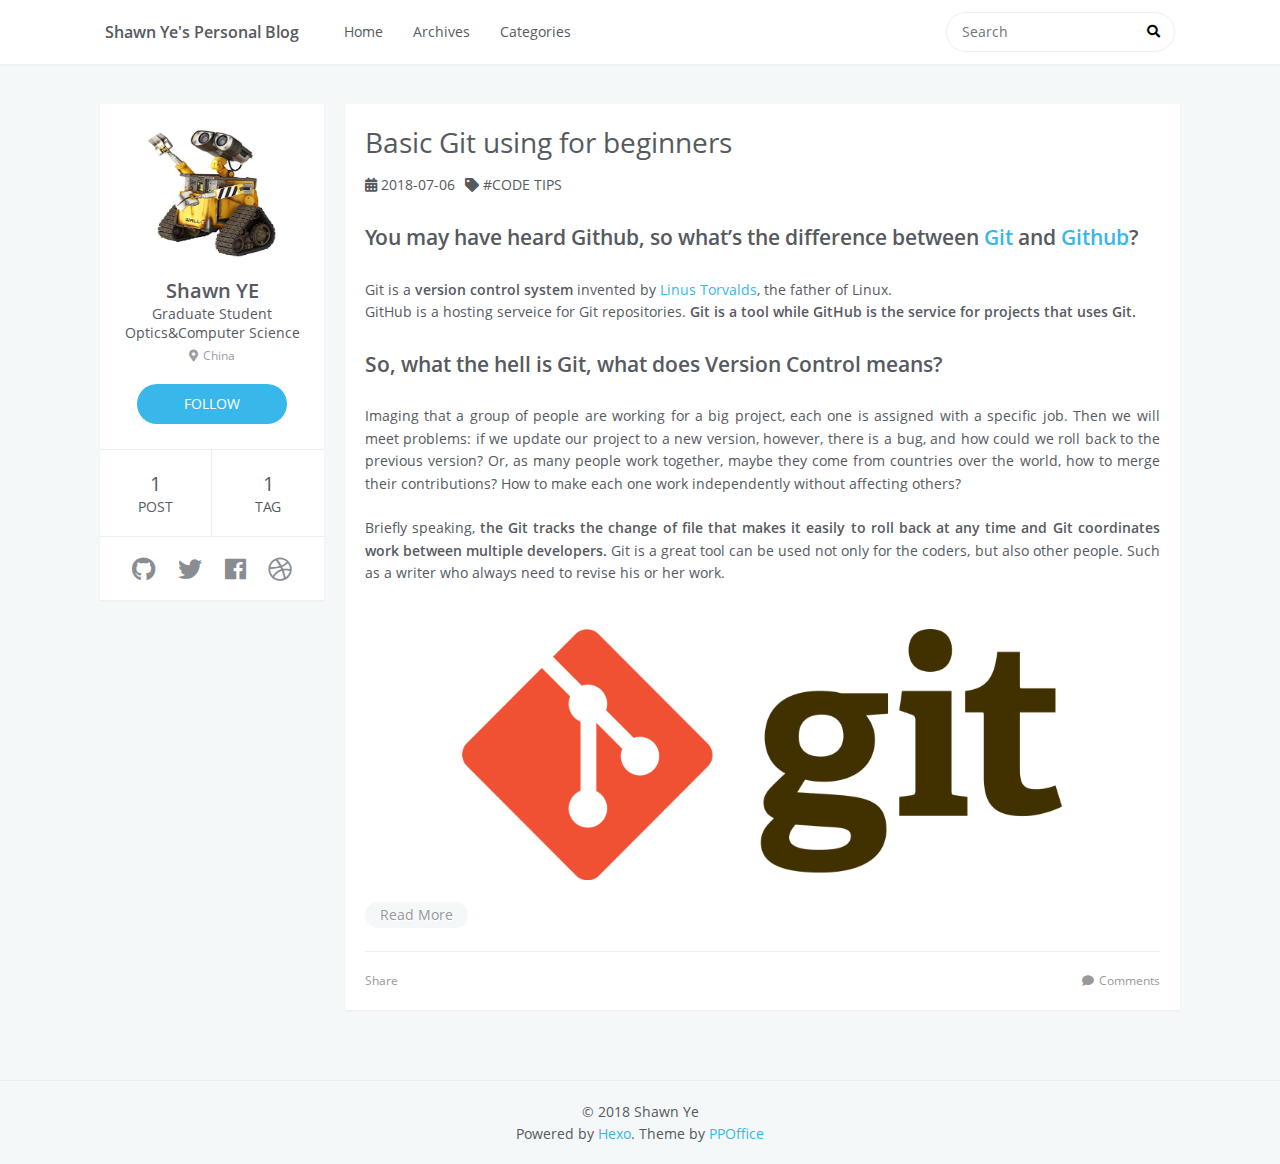
==== index.html @ b19a9c1e "add google analytics" ====
<!DOCTYPE html>
<html>
<head>
    <meta charset="utf-8">
    
    <title>Shawn Ye&#39;s Personal Blog</title>
    <meta name="viewport" content="width=device-width, initial-scale=1, maximum-scale=1" />
    <meta name="description" content="Shawn Ye&apos;s personal blog">
<meta name="keywords" content="Computer Vision, Deep Learning">
<meta property="og:type" content="website">
<meta property="og:title" content="Shawn Ye&#39;s Personal Blog">
<meta property="og:url" content="https://shawnye1994.github.io/index.html">
<meta property="og:site_name" content="Shawn Ye&#39;s Personal Blog">
<meta property="og:description" content="Shawn Ye&apos;s personal blog">
<meta property="og:locale" content="default">
<meta name="twitter:card" content="summary">
<meta name="twitter:title" content="Shawn Ye&#39;s Personal Blog">
<meta name="twitter:description" content="Shawn Ye&apos;s personal blog">
    

    
        <link rel="alternate" href="/" title="Shawn Ye&#39;s Personal Blog" type="application/atom+xml" />
    

    
        <link rel="icon" href="/css/images/favicon.png" />
    

    <link rel="stylesheet" href="/libs/font-awesome5/css/fontawesome.min.css">
    <link rel="stylesheet" href="/libs/font-awesome5/css/fa-brands.min.css">
    <link rel="stylesheet" href="/libs/font-awesome5/css/fa-solid.min.css">
    <link rel="stylesheet" href="/libs/open-sans/styles.css">
    <link rel="stylesheet" href="/libs/source-code-pro/styles.css">

    <link rel="stylesheet" href="/css/style.css">

    <script src="/libs/jquery/2.1.3/jquery.min.js"></script>
    
    
        <link rel="stylesheet" href="/libs/lightgallery/css/lightgallery.min.css">
    
    
        <link rel="stylesheet" href="/libs/justified-gallery/justifiedGallery.min.css">
    
    
        <script type="text/javascript">
(function(i,s,o,g,r,a,m) {i['GoogleAnalyticsObject']=r;i[r]=i[r]||function() {
(i[r].q=i[r].q||[]).push(arguments)},i[r].l=1*new Date();a=s.createElement(o),
m=s.getElementsByTagName(o)[0];a.async=1;a.src=g;m.parentNode.insertBefore(a,m)
})(window,document,'script','//www.google-analytics.com/analytics.js','ga');

ga('create', 'UA-125352203-1', 'auto');
ga('send', 'pageview');

</script>
    
    
    


</head>

<body>
    <div id="container">
        <header id="header">
    <div id="header-main" class="header-inner">
        <div class="outer">
            <a href="/" id="logo">
                
                <span class="site-title">Shawn Ye&#39;s Personal Blog</span>
            </a>
            <nav id="main-nav">
                
                    <a class="main-nav-link" href="/.">Home</a>
                
                    <a class="main-nav-link" href="/archives">Archives</a>
                
                    <a class="main-nav-link" href="/categories">Categories</a>
                
            </nav>
            
                
                <nav id="sub-nav">
                    <div class="profile" id="profile-nav">
                        <a id="profile-anchor" href="javascript:;">
                            <img class="avatar" src="/css/images/wallE.jpg" />
                            <i class="fas fa-caret-down"></i>
                        </a>
                    </div>
                </nav>
            
            <div id="search-form-wrap">

    <form class="search-form">
        <input type="text" class="ins-search-input search-form-input" placeholder="Search" />
        <button type="submit" class="search-form-submit"></button>
    </form>
    <div class="ins-search">
    <div class="ins-search-mask"></div>
    <div class="ins-search-container">
        <div class="ins-input-wrapper">
            <input type="text" class="ins-search-input" placeholder="Type something..." />
            <span class="ins-close ins-selectable"><i class="fas fa-times-circle"></i></span>
        </div>
        <div class="ins-section-wrapper">
            <div class="ins-section-container"></div>
        </div>
    </div>
</div>
<script>
(function (window) {
    var INSIGHT_CONFIG = {
        TRANSLATION: {
            POSTS: 'Posts',
            PAGES: 'Pages',
            CATEGORIES: 'Categories',
            TAGS: 'Tags',
            UNTITLED: '(Untitled)',
        },
        ROOT_URL: '/',
        CONTENT_URL: '/content.json',
    };
    window.INSIGHT_CONFIG = INSIGHT_CONFIG;
})(window);
</script>
<script src="/js/insight.js"></script>

</div>
        </div>
    </div>
    <div id="main-nav-mobile" class="header-sub header-inner">
        <table class="menu outer">
            <tr>
                
                    <td><a class="main-nav-link" href="/.">Home</a></td>
                
                    <td><a class="main-nav-link" href="/archives">Archives</a></td>
                
                    <td><a class="main-nav-link" href="/categories">Categories</a></td>
                
                <td>
                    
    <div class="search-form">
        <input type="text" class="ins-search-input search-form-input" placeholder="Search" />
    </div>

                </td>
            </tr>
        </table>
    </div>
</header>

        <div class="outer">
            
                

<aside id="profile" class="profile-fixed">
    <div class="inner profile-inner">
        <div class="base-info profile-block">
            <img id="avatar" src="/css/images/wallE.jpg" />
            <h2 id="name">Shawn YE</h2>
            <h3 id="title">Graduate Student Optics&amp;Computer Science</h3>
            <span id="location"><i class="fas fa-map-marker-alt" style="padding-right: 5px"></i>China</span>
            <a id="follow" target="_blank" href="https://github.com/shawnye1994">FOLLOW</a>
        </div>
        <div class="article-info profile-block">
            <div class="article-info-block">
                1
                <span>post</span>
            </div>
            <div class="article-info-block">
                1
                <span>tag</span>
            </div>
        </div>
        
        <div class="profile-block social-links">
            <table>
                <tr>
                    
                    
                    <td>
                        <a href="http://github.com/shawnye1994" target="_blank" title="github" class=tooltip>
                            <i class="fab fa-github"></i>
                        </a>
                    </td>
                    
                    <td>
                        <a href="/" target="_blank" title="twitter" class=tooltip>
                            <i class="fab fa-twitter"></i>
                        </a>
                    </td>
                    
                    <td>
                        <a href="/" target="_blank" title="facebook" class=tooltip>
                            <i class="fab fa-facebook"></i>
                        </a>
                    </td>
                    
                    <td>
                        <a href="/" target="_blank" title="dribbble" class=tooltip>
                            <i class="fab fa-dribbble"></i>
                        </a>
                    </td>
                    
                    <td>
                        <a href="/" target="_blank" title="rss" class=tooltip>
                            <i class="fab fa-rss"></i>
                        </a>
                    </td>
                    
                </tr>
            </table>
        </div>
        
    </div>
</aside>

            
            <section id="main">
    <article id="post-basic-git-using-for-beginners" class="article article-type-post" itemscope itemprop="blogPost">
    <div class="article-inner">
        
        
            <header class="article-header">
                
    
        <h1 itemprop="name">
            <a class="article-title" href="/2018/07/06/basic-git-using-for-beginners/">Basic Git using for beginners</a>
        </h1>
    

                
                    <div class="article-meta">
                        
    <div class="article-date">
        <i class="fas fa-calendar-alt"></i>
        <a href="/2018/07/06/basic-git-using-for-beginners/">
            <time datetime="2018-07-05T22:40:12.000Z" itemprop="datePublished">2018-07-06</time>
        </a>
    </div>


                        
                        
    <div class="article-tag">
        <i class="fas fa-tag"></i>
        <a class="tag-link" href="/tags/Code-tips/">Code tips</a>
    </div>

                    </div>
                
            </header>
        
        
        <div class="article-entry" itemprop="articleBody">
        
            <p><h2 id="You-may-have-heard-Github-so-what’s-the-difference-between-Git-and-Github"><a href="#You-may-have-heard-Github-so-what’s-the-difference-between-Git-and-Github" class="headerlink" title="You may have heard Github, so what’s the difference between Git and Github?"></a>You may have heard Github, so what’s the difference between <a href="https://en.wikipedia.org/wiki/Git" target="_blank" rel="noopener">Git</a> and <a href="https://en.wikipedia.org/wiki/GitHub" target="_blank" rel="noopener">Github</a>?</h2><p>Git is a <strong>version control system</strong> invented by <a href="https://en.wikipedia.org/wiki/Linus_Torvalds" target="_blank" rel="noopener">Linus Torvalds</a>, the father of Linux.<br>GitHub is a hosting serveice for Git repositories. <strong>Git is a tool while GitHub is the service for projects that uses Git.</strong></p>
<h2 id="So-what-the-hell-is-Git-what-does-Version-Control-means"><a href="#So-what-the-hell-is-Git-what-does-Version-Control-means" class="headerlink" title="So, what the hell is Git, what does Version Control means?"></a>So, what the hell is Git, what does Version Control means?</h2><p>Imaging that a group of people are working for a big project, each one is assigned with a specific job. Then we will meet problems: if we update our project to a new version, however, there is a bug, and how could we roll back to the previous version? Or, as many people work together, maybe they come from countries over the world, how to merge their contributions? How to make each one work independently without affecting others?</p>
<p>Briefly speaking, <strong>the Git tracks the change of file that makes it easily to roll back at any time and Git coordinates work between multiple developers.</strong> Git is a great tool can be used not only for the coders, but also other people. Such as a writer who always need to revise his or her work.</p>
<p><br><img style="vertical-align:middle;width:600px;height=200px;" src="/images/basic-git-using-for-beginner/git.png"></p></p>
            <p class="article-more-link">
                <a href="/2018/07/06/basic-git-using-for-beginners/#more">Read More</a>
            </p>
        
        </div>
        <footer class="article-footer">
            <div class="share-container">



    <div class="a2a_kit a2a_default_style">
    <a class="a2a_dd" href="https://www.addtoany.com/share">Share</a>
    <span class="a2a_divider"></span>
    <a class="a2a_button_facebook"></a>
    <a class="a2a_button_twitter"></a>
    <a class="a2a_button_google_plus"></a>
    <a class="a2a_button_pinterest"></a>
    <a class="a2a_button_tumblr"></a>
</div>
<script type="text/javascript" src="//static.addtoany.com/menu/page.js"></script>
<style>
    .a2a_menu {
        border-radius: 4px;
    }
    .a2a_menu a {
        margin: 2px 0;
        font-size: 14px;
        line-height: 16px;
        border-radius: 4px;
        color: inherit !important;
        font-family: 'Microsoft Yahei';
    }
    #a2apage_dropdown {
        margin: 10px 0;
    }
    .a2a_mini_services {
        padding: 10px;
    }
    a.a2a_i,
    i.a2a_i {
        width: 122px;
        line-height: 16px;
    }
    a.a2a_i .a2a_svg,
    a.a2a_more .a2a_svg {
        width: 16px;
        height: 16px;
        line-height: 16px;
        vertical-align: top;
        background-size: 16px;
    }
    a.a2a_i {
        border: none !important;
    }
    a.a2a_menu_show_more_less {
        margin: 0;
        padding: 10px 0;
        line-height: 16px;
    }
    .a2a_mini_services:after{content:".";display:block;height:0;clear:both;visibility:hidden}
    .a2a_mini_services{*+height:1%;}
</style>

</div>

            
    
        <a href="https://shawnye1994.github.io/2018/07/06/basic-git-using-for-beginners/#comments" class="article-comment-link disqus-comment-count" data-disqus-url="https://shawnye1994.github.io/2018/07/06/basic-git-using-for-beginners/">Comments</a>
    

        </footer>
    </div>
    
</article>


</section>
            
        </div>
        <footer id="footer">
    <div class="outer">
        <div id="footer-info" class="inner">
            &copy; 2018 Shawn Ye<br>
            Powered by <a href="http://hexo.io/" target="_blank">Hexo</a>. Theme by <a href="http://github.com/ppoffice">PPOffice</a>
        </div>
    </div>
</footer>
        
    
    <script>
    var disqus_config = function () {
        
        this.page.identifier = '';
    };
    (function() { 
        var d = document, s = d.createElement('script');  
        s.src = '//' + 'shawnye-personal-blog' + '.disqus.com/count.js';
        s.setAttribute('data-timestamp', +new Date());
        (d.head || d.body).appendChild(s);
    })();
</script>




    
        <script src="/libs/lightgallery/js/lightgallery.min.js"></script>
        <script src="/libs/lightgallery/js/lg-thumbnail.min.js"></script>
        <script src="/libs/lightgallery/js/lg-pager.min.js"></script>
        <script src="/libs/lightgallery/js/lg-autoplay.min.js"></script>
        <script src="/libs/lightgallery/js/lg-fullscreen.min.js"></script>
        <script src="/libs/lightgallery/js/lg-zoom.min.js"></script>
        <script src="/libs/lightgallery/js/lg-hash.min.js"></script>
        <script src="/libs/lightgallery/js/lg-share.min.js"></script>
        <script src="/libs/lightgallery/js/lg-video.min.js"></script>
    
    
        <script src="/libs/justified-gallery/jquery.justifiedGallery.min.js"></script>
    
    



<!-- Custom Scripts -->
<script src="/js/main.js"></script>

    </div>
</body>
</html>
---- libs/font-awesome5/css/fa-brands.min.css ----
/*!
 * Font Awesome Free 5.0.13 by @fontawesome - https://fontawesome.com
 * License - https://fontawesome.com/license (Icons: CC BY 4.0, Fonts: SIL OFL 1.1, Code: MIT License)
 */
@font-face{font-family:Font Awesome\ 5 Brands;font-style:normal;font-weight:400;src:url(../webfonts/fa-brands-400.eot);src:url(../webfonts/fa-brands-400.eot?#iefix) format("embedded-opentype"),url(../webfonts/fa-brands-400.woff2) format("woff2"),url(../webfonts/fa-brands-400.woff) format("woff"),url(../webfonts/fa-brands-400.ttf) format("truetype"),url(../webfonts/fa-brands-400.svg#fontawesome) format("svg")}.fab{font-family:Font Awesome\ 5 Brands}
---- libs/font-awesome5/css/fa-solid.min.css ----
/*!
 * Font Awesome Free 5.0.13 by @fontawesome - https://fontawesome.com
 * License - https://fontawesome.com/license (Icons: CC BY 4.0, Fonts: SIL OFL 1.1, Code: MIT License)
 */
@font-face{font-family:Font Awesome\ 5 Free;font-style:normal;font-weight:900;src:url(../webfonts/fa-solid-900.eot);src:url(../webfonts/fa-solid-900.eot?#iefix) format("embedded-opentype"),url(../webfonts/fa-solid-900.woff2) format("woff2"),url(../webfonts/fa-solid-900.woff) format("woff"),url(../webfonts/fa-solid-900.ttf) format("truetype"),url(../webfonts/fa-solid-900.svg#fontawesome) format("svg")}.fa,.fas{font-family:Font Awesome\ 5 Free;font-weight:900}
---- libs/open-sans/styles.css ----
/* cyrillic-ext */
@font-face {
    font-family: 'Open Sans';
    font-style: normal;
    font-weight: 400;
    src: local('Open Sans'), local('OpenSans'), url(fonts/K88pR3goAWT7BTt32Z01mxJtnKITppOI_IvcXXDNrsc.woff2) format('woff2');
    unicode-range: U+0460-052F, U+20B4, U+2DE0-2DFF, U+A640-A69F;
}
/* cyrillic */
@font-face {
    font-family: 'Open Sans';
    font-style: normal;
    font-weight: 400;
    src: local('Open Sans'), local('OpenSans'), url(fonts/RjgO7rYTmqiVp7vzi-Q5URJtnKITppOI_IvcXXDNrsc.woff2) format('woff2');
    unicode-range: U+0400-045F, U+0490-0491, U+04B0-04B1, U+2116;
}
/* greek-ext */
@font-face {
    font-family: 'Open Sans';
    font-style: normal;
    font-weight: 400;
    src: local('Open Sans'), local('OpenSans'), url(fonts/LWCjsQkB6EMdfHrEVqA1KRJtnKITppOI_IvcXXDNrsc.woff2) format('woff2');
    unicode-range: U+1F00-1FFF;
}
/* greek */
@font-face {
    font-family: 'Open Sans';
    font-style: normal;
    font-weight: 400;
    src: local('Open Sans'), local('OpenSans'), url(fonts/xozscpT2726on7jbcb_pAhJtnKITppOI_IvcXXDNrsc.woff2) format('woff2');
    unicode-range: U+0370-03FF;
}
/* vietnamese */
@font-face {
    font-family: 'Open Sans';
    font-style: normal;
    font-weight: 400;
    src: local('Open Sans'), local('OpenSans'), url(fonts/59ZRklaO5bWGqF5A9baEERJtnKITppOI_IvcXXDNrsc.woff2) format('woff2');
    unicode-range: U+0102-0103, U+1EA0-1EF1, U+20AB;
}
/* latin-ext */
@font-face {
    font-family: 'Open Sans';
    font-style: normal;
    font-weight: 400;
    src: local('Open Sans'), local('OpenSans'), url(fonts/u-WUoqrET9fUeobQW7jkRRJtnKITppOI_IvcXXDNrsc.woff2) format('woff2');
    unicode-range: U+0100-024F, U+1E00-1EFF, U+20A0-20AB, U+20AD-20CF, U+2C60-2C7F, U+A720-A7FF;
}
/* latin */
@font-face {
    font-family: 'Open Sans';
    font-style: normal;
    font-weight: 400;
    src: local('Open Sans'), local('OpenSans'), url(fonts/cJZKeOuBrn4kERxqtaUH3VtXRa8TVwTICgirnJhmVJw.woff2) format('woff2');
    unicode-range: U+0000-00FF, U+0131, U+0152-0153, U+02C6, U+02DA, U+02DC, U+2000-206F, U+2074, U+20AC, U+2212, U+2215, U+E0FF, U+EFFD, U+F000;
}
/* cyrillic-ext */
@font-face {
    font-family: 'Open Sans';
    font-style: normal;
    font-weight: 600;
    src: local('Open Sans Semibold'), local('OpenSans-Semibold'), url(fonts/MTP_ySUJH_bn48VBG8sNSq-j2U0lmluP9RWlSytm3ho.woff2) format('woff2');
    unicode-range: U+0460-052F, U+20B4, U+2DE0-2DFF, U+A640-A69F;
}
/* cyrillic */
@font-face {
    font-family: 'Open Sans';
    font-style: normal;
    font-weight: 600;
    src: local('Open Sans Semibold'), local('OpenSans-Semibold'), url(fonts/MTP_ySUJH_bn48VBG8sNSpX5f-9o1vgP2EXwfjgl7AY.woff2) format('woff2');
    unicode-range: U+0400-045F, U+0490-0491, U+04B0-04B1, U+2116;
}
/* greek-ext */
@font-face {
    font-family: 'Open Sans';
    font-style: normal;
    font-weight: 600;
    src: local('Open Sans Semibold'), local('OpenSans-Semibold'), url(fonts/MTP_ySUJH_bn48VBG8sNShWV49_lSm1NYrwo-zkhivY.woff2) format('woff2');
    unicode-range: U+1F00-1FFF;
}
/* greek */
@font-face {
    font-family: 'Open Sans';
    font-style: normal;
    font-weight: 600;
    src: local('Open Sans Semibold'), local('OpenSans-Semibold'), url(fonts/MTP_ySUJH_bn48VBG8sNSqaRobkAwv3vxw3jMhVENGA.woff2) format('woff2');
    unicode-range: U+0370-03FF;
}
/* vietnamese */
@font-face {
    font-family: 'Open Sans';
    font-style: normal;
    font-weight: 600;
    src: local('Open Sans Semibold'), local('OpenSans-Semibold'), url(fonts/MTP_ySUJH_bn48VBG8sNSv8zf_FOSsgRmwsS7Aa9k2w.woff2) format('woff2');
    unicode-range: U+0102-0103, U+1EA0-1EF1, U+20AB;
}
/* latin-ext */
@font-face {
    font-family: 'Open Sans';
    font-style: normal;
    font-weight: 600;
    src: local('Open Sans Semibold'), local('OpenSans-Semibold'), url(fonts/MTP_ySUJH_bn48VBG8sNSj0LW-43aMEzIO6XUTLjad8.woff2) format('woff2');
    unicode-range: U+0100-024F, U+1E00-1EFF, U+20A0-20AB, U+20AD-20CF, U+2C60-2C7F, U+A720-A7FF;
}
/* latin */
@font-face {
    font-family: 'Open Sans';
    font-style: normal;
    font-weight: 600;
    src: local('Open Sans Semibold'), local('OpenSans-Semibold'), url(fonts/MTP_ySUJH_bn48VBG8sNSugdm0LZdjqr5-oayXSOefg.woff2) format('woff2');
    unicode-range: U+0000-00FF, U+0131, U+0152-0153, U+02C6, U+02DA, U+02DC, U+2000-206F, U+2074, U+20AC, U+2212, U+2215, U+E0FF, U+EFFD, U+F000;
}
/* cyrillic-ext */
@font-face {
    font-family: 'Open Sans';
    font-style: italic;
    font-weight: 400;
    src: local('Open Sans Italic'), local('OpenSans-Italic'), url(fonts/xjAJXh38I15wypJXxuGMBjTOQ_MqJVwkKsUn0wKzc2I.woff2) format('woff2');
    unicode-range: U+0460-052F, U+20B4, U+2DE0-2DFF, U+A640-A69F;
}
/* cyrillic */
@font-face {
    font-family: 'Open Sans';
    font-style: italic;
    font-weight: 400;
    src: local('Open Sans Italic'), local('OpenSans-Italic'), url(fonts/xjAJXh38I15wypJXxuGMBjUj_cnvWIuuBMVgbX098Mw.woff2) format('woff2');
    unicode-range: U+0400-045F, U+0490-0491, U+04B0-04B1, U+2116;
}
/* greek-ext */
@font-face {
    font-family: 'Open Sans';
    font-style: italic;
    font-weight: 400;
    src: local('Open Sans Italic'), local('OpenSans-Italic'), url(fonts/xjAJXh38I15wypJXxuGMBkbcKLIaa1LC45dFaAfauRA.woff2) format('woff2');
    unicode-range: U+1F00-1FFF;
}
/* greek */
@font-face {
    font-family: 'Open Sans';
    font-style: italic;
    font-weight: 400;
    src: local('Open Sans Italic'), local('OpenSans-Italic'), url(fonts/xjAJXh38I15wypJXxuGMBmo_sUJ8uO4YLWRInS22T3Y.woff2) format('woff2');
    unicode-range: U+0370-03FF;
}
/* vietnamese */
@font-face {
    font-family: 'Open Sans';
    font-style: italic;
    font-weight: 400;
    src: local('Open Sans Italic'), local('OpenSans-Italic'), url(fonts/xjAJXh38I15wypJXxuGMBr6up8jxqWt8HVA3mDhkV_0.woff2) format('woff2');
    unicode-range: U+0102-0103, U+1EA0-1EF1, U+20AB;
}
/* latin-ext */
@font-face {
    font-family: 'Open Sans';
    font-style: italic;
    font-weight: 400;
    src: local('Open Sans Italic'), local('OpenSans-Italic'), url(fonts/xjAJXh38I15wypJXxuGMBiYE0-AqJ3nfInTTiDXDjU4.woff2) format('woff2');
    unicode-range: U+0100-024F, U+1E00-1EFF, U+20A0-20AB, U+20AD-20CF, U+2C60-2C7F, U+A720-A7FF;
}
/* latin */
@font-face {
    font-family: 'Open Sans';
    font-style: italic;
    font-weight: 400;
    src: local('Open Sans Italic'), local('OpenSans-Italic'), url(fonts/xjAJXh38I15wypJXxuGMBo4P5ICox8Kq3LLUNMylGO4.woff2) format('woff2');
    unicode-range: U+0000-00FF, U+0131, U+0152-0153, U+02C6, U+02DA, U+02DC, U+2000-206F, U+2074, U+20AC, U+2212, U+2215, U+E0FF, U+EFFD, U+F000;
}
---- libs/source-code-pro/styles.css ----
/* latin-ext */
@font-face {
  font-family: 'Source Code Pro';
  font-style: normal;
  font-weight: 400;
  src: local('Source Code Pro'), local('SourceCodePro-Regular'), url(fonts/mrl8jkM18OlOQN8JLgasDy2Q8seG17bfDXYR_jUsrzg.woff2) format('woff2');
  unicode-range: U+0100-024F, U+1E00-1EFF, U+20A0-20AB, U+20AD-20CF, U+2C60-2C7F, U+A720-A7FF;
}
/* latin */
@font-face {
  font-family: 'Source Code Pro';
  font-style: normal;
  font-weight: 400;
  src: local('Source Code Pro'), local('SourceCodePro-Regular'), url(fonts/mrl8jkM18OlOQN8JLgasD9V_2ngZ8dMf8fLgjYEouxg.woff2) format('woff2');
  unicode-range: U+0000-00FF, U+0131, U+0152-0153, U+02C6, U+02DA, U+02DC, U+2000-206F, U+2074, U+20AC, U+2212, U+2215, U+E0FF, U+EFFD, U+F000;
}
---- css/style.css ----
body {
  width: 100%;
}
body:before,
body:after {
  content: "";
  display: table;
}
body:after {
  clear: both;
}
html,
body,
div,
span,
applet,
object,
iframe,
h1,
h2,
h3,
h4,
h5,
h6,
p,
blockquote,
pre,
a,
abbr,
acronym,
address,
big,
cite,
code,
del,
dfn,
em,
img,
ins,
kbd,
q,
s,
samp,
small,
strike,
strong,
sub,
sup,
tt,
var,
dl,
dt,
dd,
ol,
ul,
li,
fieldset,
form,
label,
legend,
table,
caption,
tbody,
tfoot,
thead,
tr,
th,
td {
  margin: 0;
  padding: 0;
  border: 0;
  outline: 0;
  font-weight: inherit;
  font-style: inherit;
  font-family: inherit;
  font-size: 100%;
  vertical-align: baseline;
}
body {
  line-height: 1;
  color: #000;
  background: #fff;
}
ol,
ul {
  list-style: none;
}
table {
  border-collapse: separate;
  border-spacing: 0;
  vertical-align: middle;
}
caption,
th,
td {
  text-align: left;
  font-weight: normal;
  vertical-align: middle;
}
a img {
  border: none;
}
input,
button {
  margin: 0;
  padding: 0;
}
input::-moz-focus-inner,
button::-moz-focus-inner {
  border: 0;
  padding: 0;
}
html,
body,
#container {
  height: 100%;
}
body {
  color: #565a5f;
  background: #f5f8f9;
  font: 14px "open sans", "Helvetica Neue", "Microsoft Yahei", Helvetica, Arial, sans-serif;
  -webkit-text-size-adjust: 100%;
}
a {
  color: #38b7ea;
  text-decoration: none;
}
a:visited {
  color: #38b7ea;
}
code {
  margin: 0 2px;
  color: #e96900;
  padding: 3px 5px;
  font-size: 0.9em;
  border-radius: 2px;
  font-family: "Source Code Pro", Consolas, Monaco, Menlo, Consolas, monospace;
  background-color: #f8f8f8;
}
.outer {
  max-width: 1100px;
  margin: 0 auto;
  padding: 0 20px;
}
.outer:before,
.outer:after {
  content: "";
  display: table;
}
.outer:after {
  clear: both;
}
@media screen and (max-width: 559px) {
  .outer {
    padding: 0;
  }
}
.left,
.alignleft {
  float: left;
}
.right,
.alignright {
  float: right;
}
.clear {
  clear: both;
}
.logo {
  width: 40px;
  height: 40px;
  background-repeat: no-repeat;
  background-image: url("images/logo.png");
  -webkit-background-size: 40px 40px;
  -moz-background-size: 40px 40px;
  background-size: 40px 40px;
}
#container {
  position: relative;
}
#container > .outer {
  margin-bottom: 30px;
}
@media screen and (min-width: 1200px) {
  #main {
    display: inline;
    float: left;
    width: 75.92592592592592%;
    margin: 0 0.925925925925926%;
  }
}
@media screen and (min-width: 800px) and (max-width: 1199px) {
  #main {
    width: 100%;
  }
}
@media screen and (min-width: 560px) and (max-width: 799px) {
  #main {
    width: 100%;
  }
}
@media screen and (max-width: 559px) {
  #main {
    width: 100%;
  }
}
.archive-article-header a,
.layout-wrap-inner.tag-cloud a,
.timeline-row .content h1 a,
.archive-article-header a:visited,
.layout-wrap-inner.tag-cloud a:visited,
.timeline-row .content h1 a:visited {
  color: #565a5f;
  -webkit-transition: 0.2s ease;
  -moz-transition: 0.2s ease;
  -ms-transition: 0.2s ease;
  transition: 0.2s ease;
}
.archive-article-header a:hover,
.layout-wrap-inner.tag-cloud a:hover,
.timeline-row .content h1 a:hover,
.archive-article-header a:visited:hover,
.layout-wrap-inner.tag-cloud a:visited:hover,
.timeline-row .content h1 a:visited:hover {
  color: #38b7ea;
}
.article-meta,
.archive-year,
.widget-title {
  line-height: 1em;
  text-decoration: none;
  text-transform: uppercase;
}
#header,
#profile .inner,
.article-inner,
#comments,
.archive-article,
.timeline-row .content,
#toTop {
  background: #fff;
  -webkit-box-shadow: 0 1px 2px rgba(0,0,0,0.05);
  box-shadow: 0 1px 2px rgba(0,0,0,0.05);
}
.article-entry h1,
.widget h1 {
  font-size: 2em;
}
.article-entry h2,
.widget h2 {
  font-size: 1.5em;
}
.article-entry h3,
.widget h3 {
  font-size: 1.3em;
}
.article-entry h4,
.widget h4 {
  font-size: 1.2em;
}
.article-entry h5,
.widget h5 {
  font-size: 1em;
}
.article-entry h6,
.widget h6 {
  font-size: 1em;
  color: #999;
}
.article-entry hr,
.widget hr {
  border: 1px dashed #eceff2;
}
.article-entry strong,
.widget strong {
  font-weight: bold;
}
.article-entry em,
.widget em,
.article-entry cite,
.widget cite {
  font-style: italic;
}
.article-entry sup,
.widget sup,
.article-entry sub,
.widget sub {
  font-size: 0.75em;
  line-height: 0;
  position: relative;
  vertical-align: baseline;
}
.article-entry sup,
.widget sup {
  top: -0.5em;
}
.article-entry sub,
.widget sub {
  bottom: -0.2em;
}
.article-entry small,
.widget small {
  font-size: 0.85em;
}
.article-entry acronym,
.widget acronym,
.article-entry abbr,
.widget abbr {
  border-bottom: 1px dotted;
}
.article-entry ul,
.widget ul,
.article-entry ol,
.widget ol,
.article-entry dl,
.widget dl {
  margin: 0 20px;
  line-height: 1.6em;
}
.article-entry ul ul,
.widget ul ul,
.article-entry ol ul,
.widget ol ul,
.article-entry ul ol,
.widget ul ol,
.article-entry ol ol,
.widget ol ol {
  margin-top: 0;
  margin-bottom: 0;
}
.article-entry ul,
.widget ul {
  list-style: disc;
}
.article-entry ol,
.widget ol {
  list-style: decimal;
}
.article-entry dt,
.widget dt {
  font-weight: bold;
}
#header {
  background: #fff;
  position: relative;
}
#header a,
#header a:visited {
  white-space: nowrap;
  -webkit-transition: 0.2s ease;
  -moz-transition: 0.2s ease;
  -ms-transition: 0.2s ease;
  transition: 0.2s ease;
  color: #565a5f;
}
#header a:hover {
  color: #38b7ea;
}
.header-inner #logo,
#main-nav,
#sub-nav,
#search-form-wrap {
  height: 40px;
  line-height: 40px;
  padding: 12px 15px;
}
.header-inner #logo,
#main-nav {
  float: left;
}
#sub-nav,
#search-form-wrap {
  float: right;
}
.header-inner {
  height: 100%;
  position: relative;
}
.header-inner #logo {
  display: inline-block;
}
.header-inner #logo .logo {
  margin-right: 5px;
  display: inline-block;
}
.header-inner #logo .site-title {
  font-size: 16px;
  display: inline-block;
  vertical-align: top;
  font-weight: 600;
}
#header-title {
  text-align: center;
  height: 40px;
  position: absolute;
  top: 50%;
  left: 0;
  margin-top: -20px;
}
.header-sub {
  border-top: 1px solid #eceff2;
}
.header-sub ul {
  margin: 0 15px;
}
.header-sub ul:before,
.header-sub ul:after {
  content: "";
  display: table;
}
.header-sub ul:after {
  clear: both;
}
.header-sub ul li {
  float: left;
  margin: 0 10px;
}
.header-sub ul li a {
  display: inline-block;
  line-height: 48px;
}
.header-sub .main-nav-link {
  display: inline-block;
  line-height: 48px;
}
@media screen and (min-width: 560px) and (max-width: 799px) {
  #header-sub {
    display: none;
  }
}
@media screen and (max-width: 559px) {
  #header-sub {
    display: none;
  }
}
@media screen and (min-width: 560px) and (max-width: 799px) {
  #main-nav {
    display: none;
  }
}
@media screen and (max-width: 559px) {
  #main-nav {
    display: none;
  }
}
@media screen and (min-width: 800px) and (max-width: 1199px) {
  #main-nav-mobile {
    display: none;
  }
}
@media screen and (min-width: 1200px) {
  #main-nav-mobile {
    display: none;
  }
}
.nav-icon,
.main-nav-link {
  float: left;
  display: block;
  padding: 0 15px;
}
.nav-icon {
  text-align: center;
  font-size: 14px;
  width: 14px;
  height: 14px;
  position: relative;
  cursor: pointer;
  height: 40px !important;
  line-height: 40px !important;
}
.main-nav-link {
  font-weight: 300;
}
@media screen and (min-width: 1200px) {
  #sub-nav {
    display: none;
  }
}
#sub-nav #profile-nav #profile-anchor {
  display: block;
  height: 40px;
  line-height: 40px;
}
#sub-nav #profile-nav #profile-anchor:before,
#sub-nav #profile-nav #profile-anchor:after {
  content: "";
  display: table;
}
#sub-nav #profile-nav #profile-anchor:after {
  clear: both;
}
#sub-nav #profile-nav .avatar,
#sub-nav #profile-nav .fa {
  float: left;
}
#sub-nav #profile-nav .avatar {
  width: 40px;
  height: 40px;
  margin-right: 8px;
}
#sub-nav #profile-nav .fa {
  line-height: 40px;
}
@media screen and (max-width: 559px) {
  #search-form-wrap {
    display: none;
  }
}
#search-form-wrap .search-form {
  position: relative;
}
#search-form-wrap .search-form .search-form-input {
  width: 100%;
  padding: 0 30px 0 15px;
  line-height: 40px;
  height: 40px !important;
  border-radius: 21px;
}
#search-form-wrap .search-form .search-form-input::-webkit-search-results-decoration,
#search-form-wrap .search-form .search-form-input::-webkit-search-cancel-button {
  -webkit-appearance: none;
}
#search-form-wrap .search-form .search-form-submit {
  top: 50%;
  right: 15px;
  border: none;
  cursor: pointer;
  margin-top: -7px;
  background: none;
  position: absolute;
  font-size: 13px;
  font-family: "Font Awesome 5 Free";
  font-weight: 900;
}
#search-form-wrap .search-form .search-form-submit:before {
  content: "\f002";
}
#search-form-wrap .search-form .search-form-submit:hover,
#search-form-wrap .search-form .search-form-submit:focus {
  color: #777;
}
.search-form-input,
.search-form-input.ins-search-input,
.search-form-input.st-ui-search-input,
.search-form-input.st-default-search-input {
  -webkit-appearance: textarea;
  -webkit-appearance: textarea;
  -moz-appearance: textarea;
  appearance: textarea;
  padding: 0;
  width: 200px;
  -webkit-box-shadow: none;
  box-shadow: none;
  color: #565a5f;
  -webkit-transition: 0.2s ease;
  -moz-transition: 0.2s ease;
  -ms-transition: 0.2s ease;
  transition: 0.2s ease;
  -webkit-box-sizing: border-box;
  -moz-box-sizing: border-box;
  box-sizing: border-box;
  height: auto !important;
  line-height: 1.6em;
  outline: none !important;
  background: none !important;
  font: 14px "open sans", "Helvetica Neue", "Microsoft Yahei", Helvetica, Arial, sans-serif;
  border: 1px solid #eceff2 !important;
}
.search-form-input:focus,
.search-form-input.ins-search-input:focus,
.search-form-input.st-ui-search-input:focus,
.search-form-input.st-default-search-input:focus {
  border-color: #38b7ea !important;
}
.search-form-input::-webkit-search-results-decoration,
.search-form-input.ins-search-input::-webkit-search-results-decoration,
.search-form-input.st-ui-search-input::-webkit-search-results-decoration,
.search-form-input.st-default-search-input::-webkit-search-results-decoration,
.search-form-input::-webkit-search-cancel-button,
.search-form-input.ins-search-input::-webkit-search-cancel-button,
.search-form-input.st-ui-search-input::-webkit-search-cancel-button,
.search-form-input.st-default-search-input::-webkit-search-cancel-button {
  -webkit-appearance: none;
}
#main-nav-mobile {
  overflow-y: hidden;
  overflow-x: auto;
}
#main-nav-mobile .menu {
  margin: 0;
  height: 48px;
}
#main-nav-mobile .menu:before,
#main-nav-mobile .menu:after {
  content: "";
  display: table;
}
#main-nav-mobile .menu:after {
  clear: both;
}
#main-nav-mobile .menu .search-form-input {
  display: none;
  padding: 0 10px;
  margin-right: 15px;
  height: 32px;
  line-height: 32px;
  border-radius: 16px;
}
@media screen and (max-width: 559px) {
  #main-nav-mobile .menu .search-form-input {
    display: block;
  }
}
#main-nav-mobile .menu .search-form-input::-webkit-search-results-decoration,
#main-nav-mobile .menu .search-form-input::-webkit-search-cancel-button {
  -webkit-appearance: none;
}
.bio {
  text-align: center;
}
#profile .inner .bio h2 {
  font-size: 1.3em;
  font-weight: bold;
  margin-top: 15px;
}
#profile .inner .bio p {
  margin: 5px 20px 10px 20px;
  text-align: justify;
  max-width: 300px;
  line-height: 1.5em;
}
.profile-block {
  padding: 15px 20px;
  border-bottom: 1px solid #eceff2;
}
.profile-block:last-child {
  border-bottom: none;
}
#profile {
  display: inline;
  float: left;
  width: 20.37037037037037%;
  margin: 0 0.925925925925926%;
  display: none;
  margin-bottom: 40px;
}
@media screen and (min-width: 1200px) {
  #profile {
    display: block;
  }
}
#profile .inner {
  margin-top: 40px;
  background: #fff;
}
#profile .inner .base-info #avatar {
  display: block;
  margin: 10px auto 20px;
  width: 128px;
  height: 128px;
}
#profile .inner .base-info #name,
#profile .inner .base-info #title,
#profile .inner .base-info #location {
  display: block;
  text-align: center;
}
#profile .inner .base-info #name {
  font-size: 20px;
  font-weight: 600;
}
#profile .inner .base-info #location {
  font-size: 12px;
  margin-top: 5px;
  color: #9a9ea3;
}
#profile .inner .base-info #location .fa {
  margin-right: 5px;
}
#profile .inner .base-info #follow {
  color: #fff;
  width: 150px;
  height: 40px;
  display: block;
  font-size: 14px;
  line-height: 40px;
  text-align: center;
  margin: 20px auto 10px;
  background: #38b7ea;
  border-radius: 20px;
  -webkit-transition: 0.2s ease;
  -moz-transition: 0.2s ease;
  -ms-transition: 0.2s ease;
  transition: 0.2s ease;
}
#profile .inner .base-info #follow:hover {
  background: #49c8fb;
}
#profile .inner .article-info {
  padding: 0px;
}
#profile .inner .article-info:before,
#profile .inner .article-info:after {
  content: "";
  display: table;
}
#profile .inner .article-info:after {
  clear: both;
}
#profile .inner .article-info .article-info-block {
  width: 50%;
  float: left;
  padding: 20px 15px;
  text-align: center;
  -webkit-box-sizing: border-box;
  -moz-box-sizing: border-box;
  box-sizing: border-box;
  font-size: 20px;
}
#profile .inner .article-info .article-info-block span {
  display: block;
  font-size: 14px;
  text-transform: uppercase;
}
#profile .inner .article-info .article-info-block:first-child {
  border-right: 1px solid #eceff2;
}
#profile .inner .social-links > table {
  width: 100%;
}
#profile .inner .social-links > table td {
  text-align: center;
  font-size: 24px;
}
#profile .inner .social-links > table td a {
  position: relative;
  -webkit-transition: 0.2s ease;
  -moz-transition: 0.2s ease;
  -ms-transition: 0.2s ease;
  transition: 0.2s ease;
  color: #898d92;
}
#profile .inner .social-links > table td a:hover {
  color: #565a5f;
}
#profile .inner .social-links > table td a.tooltip:hover:after {
  right: -50%;
  top: -41px;
  color: #fff;
  background: #333;
  font-size: 14px;
  content: attr(title);
  display: block;
  padding: 5px 15px;
  position: absolute;
  white-space: nowrap;
  border-radius: 2px;
  text-transform: uppercase;
  -webkit-box-shadow: 0 0 2px rgba(0,0,0,0.2);
  box-shadow: 0 0 2px rgba(0,0,0,0.2);
  z-index: 1;
}
#profile .inner .social-links > table td a.tooltip:hover:before {
  top: -12px;
  right: 8px;
  border: solid;
  border-color: #333 transparent;
  border-width: 5px 5px 0 5px;
  content: "";
  display: block;
  position: absolute;
  z-index: 2;
}
#profile.card {
  top: 50px;
  right: 20px;
  z-index: 999;
  display: block;
  min-width: 280px;
  position: absolute;
}
#profile.card .profile-inner {
  position: relative;
  -webkit-box-shadow: 0 2px 5px rgba(0,0,0,0.2);
  box-shadow: 0 2px 5px rgba(0,0,0,0.2);
}
#profile.card .profile-inner:before,
#profile.card .profile-inner:after {
  z-index: 1;
  content: '';
  top: -20px;
  right: 10px;
  position: absolute;
  border-width: 10px;
  border-style: solid;
  border-color: transparent transparent #fff transparent;
}
#profile.card .profile-inner:after {
  z-index: 0;
  border-color: transparent transparent #dbdee1 transparent;
}
#profile .anim-fade-in {
  -webkit-animation-name: fadeIn;
  -moz-animation-name: fadeIn;
  -ms-animation-name: fadeIn;
  animation-name: fadeIn;
  -webkit-animation-fill-mode: both;
  -moz-animation-fill-mode: both;
  -ms-animation-fill-mode: both;
  animation-fill-mode: both;
  -webkit-animation-duration: 0.3s;
  -moz-animation-duration: 0.3s;
  -ms-animation-duration: 0.3s;
  animation-duration: 0.3s;
}
@-moz-keyframes fadeIn {
  0% {
    opacity: 0;
  }
  to {
    opacity: 1;
  }
}
@-webkit-keyframes fadeIn {
  0% {
    opacity: 0;
  }
  to {
    opacity: 1;
  }
}
@-o-keyframes fadeIn {
  0% {
    opacity: 0;
  }
  to {
    opacity: 1;
  }
}
@keyframes fadeIn {
  0% {
    opacity: 0;
  }
  to {
    opacity: 1;
  }
}
.article {
  margin: 40px 0;
}
.article-inner {
  overflow: hidden;
}
.article-banner {
  width: 100%;
  height: auto;
}
.article-header {
  padding: 20px 20px 0;
}
.article-header .article-title {
  display: block;
  margin-bottom: 14px;
}
.article-title {
  font-size: 2em;
  color: #565a5f;
  text-decoration: none;
  line-height: 1.3em;
}
a.article-title:visited {
  color: #565a5f;
}
a.article-title:hover {
  color: #38b7ea;
}
@media screen and (max-width: 559px) {
  .article-title {
    font-size: 1.6em;
  }
}
@media screen and (min-width: 560px) and (max-width: 799px) {
  .article-title {
    font-size: 1.6em;
  }
}
.article-meta {
  line-height: 1.6em;
}
.article-meta:before,
.article-meta:after {
  content: "";
  display: table;
}
.article-meta:after {
  clear: both;
}
.article-meta > div {
  float: left;
  margin-right: 10px;
}
.article-meta > div .fa {
  margin-right: 3px;
}
.article-meta a {
  color: #565a5f;
}
.article-meta a:hover {
  color: #38b7ea;
}
.article-category .fa-angle-right {
  margin: 0 5px;
}
.article-tag .tag-link:before {
  content: "#";
}
.article-entry {
  color: #565a5f;
  padding: 0 20px;
  line-height: 1.6em;
}
.article-entry:before,
.article-entry:after {
  content: "";
  display: table;
}
.article-entry:after {
  clear: both;
}
.article-entry p {
  text-align: justify;
}
.article-entry p,
.article-entry table {
  line-height: 1.6em;
  margin: 1.6em 0;
}
.article-entry h1,
.article-entry h2,
.article-entry h3,
.article-entry h4,
.article-entry h5,
.article-entry h6 {
  font-weight: bold;
}
.article-entry h1,
.article-entry h2,
.article-entry h3,
.article-entry h4,
.article-entry h5,
.article-entry h6 {
  line-height: 1.3em;
  margin: 1.3em 0;
}
.article-entry a {
  color: #38b7ea;
  text-decoration: none;
}
.article-entry a:hover {
  text-decoration: underline;
}
.article-entry ul,
.article-entry ol,
.article-entry dl {
  margin-top: 1.6em;
  margin-bottom: 1.6em;
}
.article-entry img,
.article-entry video {
  max-width: 100%;
  height: auto;
  margin: auto;
  vertical-align: text-bottom;
}
.article-entry video,
.article-entry a img {
  display: block;
}
.article-entry iframe {
  border: none;
}
.article-entry table {
  width: 100%;
  border-collapse: collapse;
  border-spacing: 0;
}
.article-entry th {
  font-weight: bold;
  border-bottom: 3px solid #eceff2;
  padding-bottom: 0.5em;
}
.article-entry td {
  border-bottom: 1px solid #eceff2;
  padding: 10px 0;
}
.article-entry blockquote {
  position: static;
  font-family: Georgia, "Times New Roman", "Microsoft Yahei", serif;
  font-size: 1.1em;
  margin: 0 -20px;
  padding: 10px 20px 10px 54px;
  background: #fcfcfc;
  border-left: 4px solid #eee;
}
.article-entry blockquote:before {
  top: 20px;
  left: 10px;
  content: "\f10d";
  color: #e2e2e2;
  font-size: 32px;
  font-family: "Font Awesome 5 Free";
  font-weight: 900;
  text-align: center;
  position: static;
}
.article-entry blockquote footer {
  font-size: 14px;
  margin: 1.6em 0;
  font-family: "open sans", "Helvetica Neue", "Microsoft Yahei", Helvetica, Arial, sans-serif;
}
.article-entry blockquote footer cite:before {
  content: "—";
  padding: 0 0.5em;
}
.article-entry .pullquote {
  text-align: left;
  width: 45%;
  margin: 0;
}
.article-entry .pullquote.left {
  margin-left: 0.5em;
  margin-right: 1em;
}
.article-entry .pullquote.right {
  margin-right: 0.5em;
  margin-left: 1em;
}
.article-entry .caption {
  color: #999;
  display: block;
  font-size: 0.9em;
  margin-top: 0.5em;
  position: relative;
  text-align: center;
}
.article-entry .video-container {
  position: relative;
  padding-top: 56.25%;
  height: 0;
  overflow: hidden;
}
.article-entry .video-container iframe,
.article-entry .video-container object,
.article-entry .video-container embed {
  position: absolute;
  top: 0;
  left: 0;
  width: 100%;
  height: 100%;
  margin-top: 0;
}
.article-more-link a {
  display: inline-block;
  line-height: 1em;
  padding: 6px 15px;
  border-radius: 15px;
  background: #f5f8f9;
  color: #999;
  text-shadow: 0 1px #fff;
  text-decoration: none;
}
.article-more-link a:hover {
  background: #38b7ea;
  color: #fff;
  text-decoration: none;
  text-shadow: 0 1px #169cd2;
}
.article-footer {
  font-size: 0.85em;
  line-height: 1.6em;
  border-top: 1px solid #eceff2;
  padding-top: 1.6em;
  margin: 0 20px 20px;
}
.article-footer:before,
.article-footer:after {
  content: "";
  display: table;
}
.article-footer:after {
  clear: both;
}
.article-footer a {
  color: #999;
  text-decoration: none;
}
.article-footer a:hover {
  color: #565a5f;
}
.article-comment-link {
  float: right;
}
.article-comment-link:before {
  content: "\f075";
  font-family: "Font Awesome 5 Free";
  font-weight: 900;
  padding-right: 5px;
}
.share-container {
  float: left;
}
.article-share-link {
  float: right;
  cursor: pointer;
  margin-left: 20px;
}
.article-share-link .fa-share {
  margin-right: 5px;
}
#article-nav {
  position: relative;
}
#article-nav:before,
#article-nav:after {
  content: "";
  display: table;
}
#article-nav:after {
  clear: both;
}
@media screen and (min-width: 1200px) {
  #article-nav {
    margin: 40px 0;
  }
  #article-nav:before {
    width: 8px;
    height: 8px;
    position: absolute;
    top: 50%;
    left: 50%;
    margin-top: -4px;
    margin-left: -4px;
    content: "";
    border-radius: 50%;
    background: #787c81;
  }
}
.article-nav-link-wrap {
  text-decoration: none;
  color: #999;
  -webkit-box-sizing: border-box;
  -moz-box-sizing: border-box;
  box-sizing: border-box;
  margin-top: 40px;
  text-align: center;
  display: block;
}
.article-nav-link-wrap:hover {
  color: #565a5f;
}
@media screen and (min-width: 1200px) {
  .article-nav-link-wrap {
    width: 50%;
    margin-top: 0;
  }
}
@media screen and (min-width: 1200px) {
  #article-nav-newer {
    float: left;
    text-align: right;
    padding-right: 20px;
  }
}
@media screen and (min-width: 1200px) {
  #article-nav-older {
    float: right;
    text-align: left;
    padding-left: 20px;
  }
}
.article-nav-caption {
  letter-spacing: 2px;
  line-height: 1em;
  font-weight: bold;
  color: #565a5f;
  text-transform: uppercase;
}
#article-nav-newer .article-nav-caption {
  margin-right: -2px;
}
.article-nav-title {
  font-size: 0.85em;
  margin-top: 0.5em;
  color: #565a5f;
  line-height: 1.6em;
}
.article-share-box {
  position: absolute;
  display: none;
  background: #fff;
  -webkit-box-shadow: 0px 2px 2px rgba(0,0,0,0.1);
  box-shadow: 0px 2px 2px rgba(0,0,0,0.1);
  border-radius: 3px;
  margin-left: -145px;
  overflow: hidden;
  z-index: 1;
}
.article-share-box.on {
  display: block;
}
.article-share-input {
  width: 100%;
  background: none;
  -webkit-box-sizing: border-box;
  -moz-box-sizing: border-box;
  box-sizing: border-box;
  font: 14px "open sans", "Helvetica Neue", "Microsoft Yahei", Helvetica, Arial, sans-serif;
  padding: 0 10px;
  color: #565a5f;
  outline: none;
  border: 1px solid #eceff2;
  border-radius: 3px 3px 0 0;
  height: 36px;
  line-height: 36px;
}
.article-share-links {
  background: #f5f8f9;
}
.article-share-links:before,
.article-share-links:after {
  content: "";
  display: table;
}
.article-share-links:after {
  clear: both;
}
.article-share-twitter,
.article-share-facebook,
.article-share-pinterest,
.article-share-google {
  width: 50px;
  height: 36px;
  display: block;
  float: left;
  position: relative;
  color: #999;
  text-shadow: 0 1px #fff;
}
.article-share-twitter:before,
.article-share-facebook:before,
.article-share-pinterest:before,
.article-share-google:before {
  font-size: 20px;
  width: 20px;
  height: 20px;
  position: absolute;
  top: 50%;
  left: 50%;
  margin-top: -10px;
  margin-left: -10px;
  text-align: center;
}
.article-share-twitter:hover,
.article-share-facebook:hover,
.article-share-pinterest:hover,
.article-share-google:hover {
  color: #fff;
}
.article-share-twitter:hover {
  background: #00aced;
  text-shadow: 0 1px #008abe;
}
.article-share-facebook:hover {
  background: #3b5998;
  text-shadow: 0 1px #2f477a;
}
.article-share-pinterest:hover {
  background: #cb2027;
  text-shadow: 0 1px #a21a1f;
}
.article-share-google:hover {
  background: #dd4b39;
  text-shadow: 0 1px #be3221;
}
.article-gallery {
  overflow: hidden;
  background: #000;
  position: relative;
  text-align: center;
  margin: 1.6em 0;
}
.article-gallery .gallery-item {
  display: none;
  max-width: 100%;
}
.article-gallery .gallery-item:before,
.article-gallery .gallery-item:after {
  top: 50%;
  width: 40px;
  height: 36px;
  font-size: 36px;
  line-height: 36px;
  margin-top: -18px;
  position: absolute;
  font-family: "Font Awesome 5 Free";
  font-weight: 900;
  color: rgba(255,255,255,0.5);
}
.article-gallery .gallery-item:hover:before,
.article-gallery .gallery-item:hover:after {
  color: rgba(255,255,255,0.8);
}
.article-gallery .gallery-item:before {
  left: 0;
  content: "\f104";
}
.article-gallery .gallery-item:after {
  right: 0;
  content: "\f105";
}
.article-gallery .gallery-item:first-child {
  display: block;
}
.article-gallery .gallery-item img {
  display: block;
  max-width: 100%;
  margin: 0 auto;
}
.toc-article {
  padding: 20px 25px;
  line-height: 1em;
  background: #f9f9f9;
  margin: 2em 0 0 0.2em;
  border-radius: 0px;
}
.toc-article .toc-title {
  font-size: 120%;
  padding: 0.3em 1;
}
.toc-article .toc {
  padding: 0;
  margin: 10px 0 0;
}
.toc-article .toc li {
  list-style: none;
}
.article.rtl .article-title,
.article.rtl .article-entry p {
  direction: rtl;
}
.article.rtl .article-meta > div {
  float: right;
  margin-left: 10px;
  margin-right: 0;
}
.lg-outer .lg-thumb-item {
  border-radius: 0 !important;
}
#comments {
  padding: 20px;
  margin: 40px 0;
}
#comments a {
  color: #38b7ea;
}
.archives:before,
.archives:after {
  content: "";
  display: table;
}
.archives:after {
  clear: both;
}
.archives .article:first-child {
  margin: 20px 0;
}
.archive-year-wrap,
.archive-category-wrap,
.archive-tag-wrap,
.layout-title {
  font-size: 1.4em;
  margin: 40px 0 20px 0;
}
@media screen and (max-width: 559px) {
  .archive-year-wrap,
  .archive-category-wrap,
  .archive-tag-wrap,
  .layout-title {
    padding: 0 15px;
    font-size: 1.2em;
  }
}
.archive-year-wrap .fa,
.archive-category-wrap .fa,
.archive-tag-wrap .fa,
.layout-title .fa {
  margin-right: 3px;
}
.archive-year-wrap .archive-year,
.archive-category-wrap .archive-year,
.archive-tag-wrap .archive-year,
.layout-title .archive-year {
  color: #565a5f;
}
.archive-year-wrap .archive-year:hover,
.archive-category-wrap .archive-year:hover,
.archive-tag-wrap .archive-year:hover,
.layout-title .archive-year:hover {
  color: #38b7ea;
}
@media screen and (max-width: 559px) {
  .layout-wrap-inner {
    padding: 0 15px;
  }
}
.archive-article {
  -webkit-column-break-inside: avoid;
  page-break-inside: avoid;
  overflow: hidden;
  break-inside: avoid-column;
  padding: 0;
  margin-bottom: 15px;
}
.archive-article:before,
.archive-article:after {
  content: "";
  display: table;
}
.archive-article:after {
  clear: both;
}
.archive-article.archive-type-summary {
  padding: 15px;
}
.archive-article.archive-type-summary .article-entry {
  padding: 0;
}
.archive-article.archive-type-summary .article-entry p {
  margin: 12px 0;
}
.archive-article .archive-article-content,
.archive-article .archive-article-thumbnail {
  display: table-cell;
  vertical-align: top;
}
@media screen and (max-width: 559px) {
  .archive-article .archive-article-content,
  .archive-article .archive-article-thumbnail {
    display: block;
  }
}
.archive-article .archive-article-thumbnail {
  width: 160px;
  padding-right: 15px;
}
@media screen and (max-width: 559px) {
  .archive-article .archive-article-thumbnail {
    width: 100%;
    padding-bottom: 15px;
  }
}
.archive-article .archive-article-thumbnail .thumbnail {
  height: 0;
  width: 100%;
  padding-bottom: 56.25%;
  display: block;
  position: relative;
  overflow: hidden;
}
.archive-article .archive-article-thumbnail .thumbnail span {
  width: 100%;
  height: 100%;
  display: block;
}
.archive-article .archive-article-thumbnail .thumbnail .thumbnail-image {
  position: absolute;
  -webkit-background-size: cover;
  -moz-background-size: cover;
  background-size: cover;
  background-position: center;
}
.archive-article .archive-article-thumbnail .thumbnail .thumbnail-none {
  background-image: url("images/thumb-default-small.png");
}
.archive-article-title {
  display: block;
  font-size: 1.6em;
  line-height: 1.4em;
  margin-bottom: 12px;
}
@media screen and (max-width: 559px) {
  .archive-article-title {
    display: block;
    font-size: 1.3em;
  }
}
.archive-article-date {
  display: block;
  margin-top: 8px;
}
.layout-wrap-inner.list-categories ul {
  margin-left: 15px;
  list-style: none;
}
.layout-wrap-inner.list-categories ul li,
.layout-wrap-inner.list-categories ul .category-list-child {
  padding: 10px 0;
  font-size: 14px;
  border-bottom: 1px solid border-color;
}
.layout-wrap-inner.list-categories ul li a,
.layout-wrap-inner.list-categories ul .category-list-child a {
  color: #777;
}
.layout-wrap-inner.list-categories ul ul,
.layout-wrap-inner.list-categories ul ol {
  list-style: none;
}
.layout-wrap-inner.list-categories ul ul li,
.layout-wrap-inner.list-categories ul ol li {
  border: none;
}
.layout-wrap-inner.list-categories ul ul li:last-child,
.layout-wrap-inner.list-categories ul ol li:last-child {
  padding-bottom: 0px;
}
.layout-wrap-inner.list-categories li a:before {
  font-family: "Font Awesome 5 Free";
  font-weight: 900;
  color: #ccc;
  content: "\f0da";
  font-size: 12px;
  margin-right: 6px;
  -webkit-transition: 0.2s ease;
  -moz-transition: 0.2s ease;
  -ms-transition: 0.2s ease;
  transition: 0.2s ease;
}
.layout-wrap-inner.list-categories li a:hover:before {
  color: #333;
}
.layout-wrap-inner.tag-cloud a {
  margin-right: 8px;
}
.layout-wrap-inner.tag-cloud a:before {
  content: '#';
}
#page-nav {
  margin: 40px auto;
  text-align: center;
  color: #999;
  overflow: hidden;
}
#page-nav:before,
#page-nav:after {
  content: "";
  display: table;
}
#page-nav:after {
  clear: both;
}
#page-nav a,
#page-nav span {
  height: 32px;
  padding: 0 10px;
  line-height: 32px;
  text-align: center;
  display: inline-block;
  border-radius: 2px;
}
#page-nav a {
  color: #999;
  text-decoration: none;
}
#page-nav a:hover {
  color: #fff;
  background: #38b7ea;
}
#page-nav .page-number {
  display: inline-block;
}
@media screen and (max-width: 559px) {
  #page-nav .page-number {
    display: none;
  }
}
#page-nav .current {
  color: #565a5f;
  font-weight: bold;
}
.timeline-wrap {
  margin: 40px 20px 40px 40px;
  border-left: 3px solid #eceff2;
}
@media screen and (max-width: 559px) {
  .timeline-wrap {
    margin: 40px 20px 40px 30px;
  }
}
@media screen and (min-width: 560px) and (max-width: 799px) {
  .timeline-wrap {
    margin: 40px 20px 40px 30px;
  }
}
.timeline-row {
  margin: 20px 0;
}
.timeline-row:before,
.timeline-row:after {
  content: "";
  display: table;
}
.timeline-row:after {
  clear: both;
}
.timeline-row .node,
.timeline-row .title {
  float: left;
}
.timeline-row .node {
  width: 12px;
  color: #fff;
  height: 12px;
  border-radius: 50%;
  margin: 11px 0 0 -8px;
  display: inline-block;
  background-color: #38b7ea;
}
.timeline-row .content {
  margin-left: 25px;
  position: relative;
}
.timeline-row .content:after,
.timeline-row .content:before {
  content: '';
  position: absolute;
  display: inline-block;
}
.timeline-row .content:after {
  top: 10px;
  left: -14px;
  border: 7px solid transparent;
  border-right-color: #fff;
}
.timeline-row .content:before {
  top: 9px;
  left: -16px;
  border: 8px solid transparent;
  border-right-color: rgba(0,0,0,0.05);
}
.timeline-row .content h1,
.timeline-row .content .article-meta {
  padding: 10px;
}
.timeline-row .content h1 {
  font-size: 16px;
}
.timeline-row .content .article-meta {
  font-size: 12px;
  color: #898d92;
  border-top: 1px solid #f7f7f7;
  background-color: rgba(244,246,247,0.2);
}
.timeline-row-major .node {
  width: 14px;
  height: 14px;
  font-size: 14px;
  margin: 0 0 0 -17px;
  padding: 6px 8px 10px;
}
.timeline-row-major .title {
  font-size: 18px;
  margin-left: 15px;
  line-height: 30px;
}
#footer {
  padding: 20px 0;
  border-top: 1px solid #eceff2;
  color: #565a5f;
  font-size: 16px;
  text-align: center;
}
#footer .outer {
  margin-bottom: 0;
}
#footer a {
  color: #38b7ea;
  text-decoration: none;
}
#footer a:hover {
  text-decoration: underline;
}
#footer-info {
  line-height: 1.6em;
  font-size: 0.85em;
}
@media screen and (min-width: 1200px) {
  #sidebar {
    display: inline;
    float: left;
    width: 31.48148148148148%;
    margin: 0 0.925925925925926%;
  }
}
@media screen and (min-width: 800px) and (max-width: 1199px) {
  #sidebar {
    display: inline;
    float: left;
    width: 42.592592592592595%;
    margin: 0 0.925925925925926%;
  }
}
.widget {
  line-height: 1.6em;
  word-wrap: break-word;
  font-size: 0.9em;
}
.widget ul,
.widget ol {
  list-style: none;
  margin: 0;
}
.widget ul ul,
.widget ol ul,
.widget ul ol,
.widget ol ol {
  margin: 0 20px;
}
.widget ul ul,
.widget ol ul {
  list-style: disc;
}
.widget ul ol,
.widget ol ol {
  list-style: decimal;
}
.category-list-count,
.tag-list-count,
.archive-list-count {
  padding-left: 5px;
  color: #999;
  font-size: 0.85em;
}
.category-list-count:before,
.tag-list-count:before,
.archive-list-count:before {
  content: "(";
}
.category-list-count:after,
.tag-list-count:after,
.archive-list-count:after {
  content: ")";
}
.tagcloud a {
  margin-right: 5px;
}
.widget-wrap {
  margin: 40px 10px;
}
@media screen and (max-width: 559px) {
  .widget-wrap {
    margin: 40px 20px;
  }
}
.widget-title {
  margin-bottom: 0;
}
.widget {
  padding: 15px 5px;
}
.widget a {
  color: #777;
  text-decoration: none;
}
.widget a:hover {
  color: #333;
}
.widget ul ul,
.widget ol ul,
.widget dl ul,
.widget ul ol,
.widget ol ol,
.widget dl ol,
.widget ul dl,
.widget ol dl,
.widget dl dl {
  margin-left: 15px;
  list-style: disc;
}
.widget ul,
.widget ol {
  list-style: none;
}
.widget ul li,
.widget ol li,
.widget ul .category-list-child,
.widget ol .category-list-child {
  padding: 10px 0;
  font-size: 14px;
  border-bottom: 1px solid border-color;
}
.widget ul li a,
.widget ol li a,
.widget ul .category-list-child a,
.widget ol .category-list-child a {
  color: #777;
}
.widget ul ul,
.widget ol ul,
.widget ul ol,
.widget ol ol {
  list-style: none;
}
.widget ul ul li,
.widget ol ul li,
.widget ul ol li,
.widget ol ol li {
  border: none;
}
.widget ul ul li:last-child,
.widget ol ul li:last-child,
.widget ul ol li:last-child,
.widget ol ol li:last-child {
  padding-bottom: 0px;
}
.widget ul:not(#recent-post) li a:before,
.widget ol:not(#recent-post) li a:before {
  font-family: "Font Awesome 5 Free";
  font-weight: 900;
  color: #ccc;
  content: "\f0da";
  font-size: 12px;
  margin-right: 6px;
  -webkit-transition: 0.2s ease;
  -moz-transition: 0.2s ease;
  -ms-transition: 0.2s ease;
  transition: 0.2s ease;
}
.widget ul:not(#recent-post) li a:hover:before,
.widget ol:not(#recent-post) li a:hover:before {
  color: #333;
}
#toTop {
  display: none;
  cursor: pointer;
  text-align: center;
  width: 60px;
  height: 60px;
  color: #fff;
  font-size: 50px;
  line-height: 55px;
  background: #565a5f;
  opacity: 0.8;
  border-radius: 4px;
  bottom: 20px;
  position: fixed;
}
@media screen and (min-width: 560px) and (max-width: 799px) {
  #toTop {
    width: 52px;
    height: 52px;
    font-size: 34px;
    line-height: 52px;
  }
}
@media screen and (max-width: 559px) {
  #toTop {
    width: 48px;
    height: 48px;
    font-size: 32px;
    line-height: 48px;
  }
}
#recent-post li {
  padding: 10px 0 10px 94px;
}
#recent-post li:before,
#recent-post li:after {
  content: "";
  display: table;
}
#recent-post li:after {
  clear: both;
}
#recent-post.no-thumbnail li {
  padding: 10px 0px;
}
#recent-post li .item-thumbnail {
  opacity: 1;
  float: left;
  margin-left: -94px;
  -webkit-transition: all 0.2s ease;
  -moz-transition: all 0.2s ease;
  -ms-transition: all 0.2s ease;
  transition: all 0.2s ease;
}
#recent-post li .item-thumbnail .thumbnail {
  width: 80px;
  height: 80px;
  display: block;
  position: relative;
  overflow: hidden;
}
#recent-post li .item-thumbnail .thumbnail span {
  width: 100%;
  height: 100%;
  display: block;
}
#recent-post li .item-thumbnail .thumbnail .thumbnail-image {
  position: absolute;
  -webkit-background-size: cover;
  -moz-background-size: cover;
  background-size: cover;
  background-position: center;
}
#recent-post li .item-thumbnail .thumbnail .thumbnail-none {
  background-image: url("images/thumb-default-small.png");
  -webkit-background-size: 100% 100%;
  -moz-background-size: 100% 100%;
  background-size: 100% 100%;
}
#recent-post li .item-inner a,
#recent-post li .item-inner .item-category {
  font-size: 13px;
  text-transform: uppercase;
}
#recent-post li .item-inner a a,
#recent-post li .item-inner .item-category a {
  color: #38b7ea;
}
#recent-post li .item-inner a a:hover,
#recent-post li .item-inner .item-category a:hover {
  color: #333;
}
#recent-post li .item-inner a a,
#recent-post li .item-inner .item-category a,
#recent-post li .item-inner a .fa,
#recent-post li .item-inner .item-category .fa {
  margin-right: 5px;
}
#recent-post li .item-inner .item-title {
  font-size: 15px;
}
#recent-post li .item-inner .item-title a {
  color: #333;
  -webkit-transition: all 0.2s ease;
  -moz-transition: all 0.2s ease;
  -ms-transition: all 0.2s ease;
  transition: all 0.2s ease;
}
#recent-post li .item-inner .item-date {
  color: #aaa;
  font-size: 13px;
  text-transform: uppercase;
}
#recent-post li:hover .item-thumbnail {
  opacity: 0.8;
}
#recent-post li:hover .item-title a {
  color: #38b7ea;
}
.ins-search {
  display: none;
}
.ins-search.show {
  display: block;
}
.ins-selectable {
  cursor: pointer;
}
.ins-search-mask,
.ins-search-container {
  position: fixed;
}
.ins-search-mask {
  top: 0;
  left: 0;
  width: 100%;
  height: 100%;
  z-index: 100;
  background: rgba(0,0,0,0.5);
}
.ins-input-wrapper {
  position: relative;
}
.ins-search-input {
  width: 100%;
  border: none;
  outline: none;
  font-size: 16px;
  -webkit-box-shadow: none;
  box-shadow: none;
  font-weight: 200;
  border-radius: 0;
  background: #fff;
  line-height: 20px;
  -webkit-box-sizing: border-box;
  -moz-box-sizing: border-box;
  box-sizing: border-box;
  padding: 12px 28px 12px 20px;
  border-bottom: 1px solid #e2e2e2;
  font-family: "Microsoft Yahei Light", "Microsoft Yahei", Helvetica, Arial, sans-serif;
}
.ins-close {
  top: 50%;
  right: 6px;
  width: 20px;
  height: 20px;
  font-size: 16px;
  margin-top: -11px;
  position: absolute;
  text-align: center;
  display: inline-block;
}
.ins-close:hover {
  color: #006bde;
}
.ins-search-container {
  left: 50%;
  top: 100px;
  z-index: 101;
  bottom: 100px;
  -webkit-box-sizing: border-box;
  -moz-box-sizing: border-box;
  box-sizing: border-box;
  width: 540px;
  margin-left: -270px;
}
@media screen and (max-width: 559px), screen and (max-height: 479px) {
  .ins-search-container {
    top: 0;
    left: 0;
    margin: 0;
    width: 100%;
    height: 100%;
    background: #f7f7f7;
  }
}
.ins-section-wrapper {
  left: 0;
  right: 0;
  top: 45px;
  bottom: 0;
  overflow-y: auto;
  position: absolute;
}
.ins-section-container {
  position: relative;
  background: #f7f7f7;
}
.ins-section {
  font-size: 14px;
  line-height: 16px;
}
.ins-section .ins-section-header,
.ins-section .ins-search-item {
  padding: 8px 15px;
}
.ins-section .ins-section-header {
  color: #9a9a9a;
  border-bottom: 1px solid #e2e2e2;
}
.ins-section .ins-slug {
  margin-left: 5px;
  color: #9a9a9a;
}
.ins-section .ins-slug:before {
  content: '(';
}
.ins-section .ins-slug:after {
  content: ')';
}
.ins-section .ins-search-item header,
.ins-section .ins-search-item .ins-search-preview {
  overflow: hidden;
  white-space: nowrap;
  text-overflow: ellipsis;
}
.ins-section .ins-search-item header .fa {
  margin-right: 8px;
}
.ins-section .ins-search-item .ins-search-preview {
  height: 15px;
  font-size: 12px;
  color: #9a9a9a;
  margin: 5px 0 0 20px;
}
.ins-section .ins-search-item:hover,
.ins-section .ins-search-item.active {
  color: #fff;
  background: #006bde;
}
.ins-section .ins-search-item:hover .ins-slug,
.ins-section .ins-search-item.active .ins-slug,
.ins-section .ins-search-item:hover .ins-search-preview,
.ins-section .ins-search-item.active .ins-search-preview {
  color: #fff;
}
.highlight {
  margin: 0px;
  display: block;
  overflow-x: auto;
  padding: 15px 20px;
  font-size: 14px;
  font-family: "Source Code Pro", Consolas, Monaco, Menlo, Consolas, monospace;
  line-height: 22.400000000000002px;
}
.highlight table {
  margin: 0;
  width: auto;
}
.highlight table td {
  border: none;
}
.highlight table td.code {
  padding-right: 20px;
}
.highlight .gutter pre {
  color: #666;
  text-align: right;
  padding-right: 20px;
}
.article-entry .highlight {
  margin: 1.6em 0;
}
.article-entry .highlight .line {
  height: 1.6em;
}
.highlight {
  color: #ddd;
  background: #272822;
}
.highlight .code .tag,
.highlight .code .keyword,
.highlight .code .selector-tag,
.highlight .code .literal,
.highlight .code .strong,
.highlight .code .name {
  color: #f92672;
}
.highlight .code .code {
  color: #66d9ef;
}
.highlight .code .class .title {
  color: #fff;
}
.highlight .code .attribute,
.highlight .code .symbol,
.highlight .code .regexp,
.highlight .code .link {
  color: #bf79db;
}
.highlight .code .string,
.highlight .code .bullet,
.highlight .code .subst,
.highlight .code .title,
.highlight .code .section,
.highlight .code .emphasis,
.highlight .code .type,
.highlight .code .built_in,
.highlight .code .builtin-name,
.highlight .code .selector-attr,
.highlight .code .selector-pseudo,
.highlight .code .addition,
.highlight .code .variable,
.highlight .code .template-tag,
.highlight .code .template-variable {
  color: #a6e22e;
}
.highlight .code .comment,
.highlight .code .quote,
.highlight .code .deletion,
.highlight .code .meta {
  color: #75715e;
}
.highlight .code .keyword,
.highlight .code .selector-tag,
.highlight .code .literal,
.highlight .code .doctag,
.highlight .code .title,
.highlight .code .section,
.highlight .code .type,
.highlight .code .selector-id {
  font-weight: bold;
}
---- libs/lightgallery/css/lightgallery.min.css ----
.lg-sub-html,.lg-toolbar{background-color:rgba(0,0,0,.45)}#lg-counter,.lg-outer .lg-video-cont{vertical-align:middle;display:inline-block}@font-face{font-family:lg;src:url(../fonts/lg.eot?n1z373);src:url(../fonts/lg.eot?#iefixn1z373) format("embedded-opentype"),url(../fonts/lg.woff?n1z373) format("woff"),url(../fonts/lg.ttf?n1z373) format("truetype"),url(../fonts/lg.svg?n1z373#lg) format("svg");font-weight:400;font-style:normal}.lg-icon{font-family:lg;speak:none;font-style:normal;font-weight:400;font-variant:normal;text-transform:none;line-height:1;-webkit-font-smoothing:antialiased;-moz-osx-font-smoothing:grayscale}.lg-actions .lg-next,.lg-actions .lg-prev{background-color:rgba(0,0,0,.45);border-radius:2px;color:#999;cursor:pointer;display:block;font-size:22px;margin-top:-10px;padding:8px 10px 9px;position:absolute;top:50%;z-index:1080}.lg-actions .lg-next.disabled,.lg-actions .lg-prev.disabled{pointer-events:none;opacity:.5}.lg-actions .lg-next:hover,.lg-actions .lg-prev:hover{color:#FFF}.lg-actions .lg-next{right:20px}.lg-actions .lg-next:before{content:"\e095"}.lg-actions .lg-prev{left:20px}.lg-actions .lg-prev:after{content:"\e094"}@-webkit-keyframes lg-right-end{0%,100%{left:0}50%{left:-30px}}@-moz-keyframes lg-right-end{0%,100%{left:0}50%{left:-30px}}@-ms-keyframes lg-right-end{0%,100%{left:0}50%{left:-30px}}@keyframes lg-right-end{0%,100%{left:0}50%{left:-30px}}@-webkit-keyframes lg-left-end{0%,100%{left:0}50%{left:30px}}@-moz-keyframes lg-left-end{0%,100%{left:0}50%{left:30px}}@-ms-keyframes lg-left-end{0%,100%{left:0}50%{left:30px}}@keyframes lg-left-end{0%,100%{left:0}50%{left:30px}}.lg-outer.lg-right-end .lg-object{-webkit-animation:lg-right-end .3s;-o-animation:lg-right-end .3s;animation:lg-right-end .3s;position:relative}.lg-outer.lg-left-end .lg-object{-webkit-animation:lg-left-end .3s;-o-animation:lg-left-end .3s;animation:lg-left-end .3s;position:relative}.lg-toolbar{z-index:1082;left:0;position:absolute;top:0;width:100%}.lg-toolbar .lg-icon{color:#999;cursor:pointer;float:right;font-size:24px;height:47px;line-height:27px;padding:10px 0;text-align:center;width:50px;text-decoration:none!important;outline:0;-webkit-transition:color .2s linear;-o-transition:color .2s linear;transition:color .2s linear}.lg-toolbar .lg-icon:hover{color:#FFF}.lg-toolbar .lg-close:after{content:"\e070"}.lg-toolbar .lg-download:after{content:"\e0f2"}.lg-sub-html{bottom:0;color:#EEE;font-size:16px;left:0;padding:10px 40px;position:fixed;right:0;text-align:center;z-index:1080}.lg-sub-html h4{margin:0;font-size:13px;font-weight:700}.lg-sub-html p{font-size:12px;margin:5px 0 0}#lg-counter{color:#999;font-size:16px;padding-left:20px;padding-top:12px}.lg-next,.lg-prev,.lg-toolbar{opacity:1;-webkit-transition:-webkit-transform .35s cubic-bezier(0,0,.25,1) 0s,opacity .35s cubic-bezier(0,0,.25,1) 0s,color .2s linear;-moz-transition:-moz-transform .35s cubic-bezier(0,0,.25,1) 0s,opacity .35s cubic-bezier(0,0,.25,1) 0s,color .2s linear;-o-transition:-o-transform .35s cubic-bezier(0,0,.25,1) 0s,opacity .35s cubic-bezier(0,0,.25,1) 0s,color .2s linear;transition:transform .35s cubic-bezier(0,0,.25,1) 0s,opacity .35s cubic-bezier(0,0,.25,1) 0s,color .2s linear}.lg-hide-items .lg-prev{opacity:0;-webkit-transform:translate3d(-10px,0,0);transform:translate3d(-10px,0,0)}.lg-hide-items .lg-next{opacity:0;-webkit-transform:translate3d(10px,0,0);transform:translate3d(10px,0,0)}.lg-hide-items .lg-toolbar{opacity:0;-webkit-transform:translate3d(0,-10px,0);transform:translate3d(0,-10px,0)}body:not(.lg-from-hash) .lg-outer.lg-start-zoom .lg-object{-webkit-transform:scale3d(.5,.5,.5);transform:scale3d(.5,.5,.5);opacity:0;-webkit-transition:-webkit-transform 250ms cubic-bezier(0,0,.25,1) 0s,opacity 250ms cubic-bezier(0,0,.25,1)!important;-moz-transition:-moz-transform 250ms cubic-bezier(0,0,.25,1) 0s,opacity 250ms cubic-bezier(0,0,.25,1)!important;-o-transition:-o-transform 250ms cubic-bezier(0,0,.25,1) 0s,opacity 250ms cubic-bezier(0,0,.25,1)!important;transition:transform 250ms cubic-bezier(0,0,.25,1) 0s,opacity 250ms cubic-bezier(0,0,.25,1)!important;-webkit-transform-origin:50% 50%;-moz-transform-origin:50% 50%;-ms-transform-origin:50% 50%;transform-origin:50% 50%}body:not(.lg-from-hash) .lg-outer.lg-start-zoom .lg-item.lg-complete .lg-object{-webkit-transform:scale3d(1,1,1);transform:scale3d(1,1,1);opacity:1}.lg-outer .lg-thumb-outer{background-color:#0D0A0A;bottom:0;position:absolute;width:100%;z-index:1080;max-height:350px;-webkit-transform:translate3d(0,100%,0);transform:translate3d(0,100%,0);-webkit-transition:-webkit-transform .25s cubic-bezier(0,0,.25,1) 0s;-moz-transition:-moz-transform .25s cubic-bezier(0,0,.25,1) 0s;-o-transition:-o-transform .25s cubic-bezier(0,0,.25,1) 0s;transition:transform .25s cubic-bezier(0,0,.25,1) 0s}.lg-outer .lg-thumb-outer.lg-grab .lg-thumb-item{cursor:-webkit-grab;cursor:-moz-grab;cursor:-o-grab;cursor:-ms-grab;cursor:grab}.lg-outer .lg-thumb-outer.lg-grabbing .lg-thumb-item{cursor:move;cursor:-webkit-grabbing;cursor:-moz-grabbing;cursor:-o-grabbing;cursor:-ms-grabbing;cursor:grabbing}.lg-outer .lg-thumb-outer.lg-dragging .lg-thumb{-webkit-transition-duration:0s!important;transition-duration:0s!important}.lg-outer.lg-thumb-open .lg-thumb-outer{-webkit-transform:translate3d(0,0,0);transform:translate3d(0,0,0)}.lg-outer .lg-thumb{padding:10px 0;height:100%;margin-bottom:-5px}.lg-outer .lg-thumb-item{cursor:pointer;float:left;overflow:hidden;height:100%;border:2px solid #FFF;border-radius:4px;margin-bottom:5px}@media (min-width:1025px){.lg-outer .lg-thumb-item{-webkit-transition:border-color .25s ease;-o-transition:border-color .25s ease;transition:border-color .25s ease}}.lg-outer .lg-thumb-item.active,.lg-outer .lg-thumb-item:hover{border-color:#a90707}.lg-outer .lg-thumb-item img{width:100%;height:100%;object-fit:cover}.lg-outer.lg-has-thumb .lg-item{padding-bottom:120px}.lg-outer.lg-can-toggle .lg-item{padding-bottom:0}.lg-outer.lg-pull-caption-up .lg-sub-html{-webkit-transition:bottom .25s ease;-o-transition:bottom .25s ease;transition:bottom .25s ease}.lg-outer.lg-pull-caption-up.lg-thumb-open .lg-sub-html{bottom:100px}.lg-outer .lg-toggle-thumb{background-color:#0D0A0A;border-radius:2px 2px 0 0;color:#999;cursor:pointer;font-size:24px;height:39px;line-height:27px;padding:5px 0;position:absolute;right:20px;text-align:center;top:-39px;width:50px}.lg-outer .lg-toggle-thumb:hover,.lg-outer.lg-dropdown-active #lg-share{color:#FFF}.lg-outer .lg-toggle-thumb:after{content:"\e1ff"}.lg-outer .lg-video-cont{max-width:1140px;max-height:100%;width:100%;padding:0 5px}.lg-outer .lg-video{width:100%;height:0;padding-bottom:56.25%;overflow:hidden;position:relative}.lg-outer .lg-video .lg-object{display:inline-block;position:absolute;top:0;left:0;width:100%!important;height:100%!important}.lg-outer .lg-video .lg-video-play{width:84px;height:59px;position:absolute;left:50%;top:50%;margin-left:-42px;margin-top:-30px;z-index:1080;cursor:pointer}.lg-outer .lg-has-vimeo .lg-video-play{background:url(../img/vimeo-play.png) no-repeat}.lg-outer .lg-has-vimeo:hover .lg-video-play{background:url(../img/vimeo-play.png) 0 -58px no-repeat}.lg-outer .lg-has-html5 .lg-video-play{background:url(../img/video-play.png) no-repeat;height:64px;margin-left:-32px;margin-top:-32px;width:64px;opacity:.8}.lg-outer .lg-has-html5:hover .lg-video-play{opacity:1}.lg-outer .lg-has-youtube .lg-video-play{background:url(../img/youtube-play.png) no-repeat}.lg-outer .lg-has-youtube:hover .lg-video-play{background:url(../img/youtube-play.png) 0 -60px no-repeat}.lg-outer .lg-video-object{width:100%!important;height:100%!important;position:absolute;top:0;left:0}.lg-outer .lg-has-video .lg-video-object{visibility:hidden}.lg-outer .lg-has-video.lg-video-playing .lg-object,.lg-outer .lg-has-video.lg-video-playing .lg-video-play{display:none}.lg-outer .lg-has-video.lg-video-playing .lg-video-object{visibility:visible}.lg-progress-bar{background-color:#333;height:5px;left:0;position:absolute;top:0;width:100%;z-index:1083;opacity:0;-webkit-transition:opacity 80ms ease 0s;-moz-transition:opacity 80ms ease 0s;-o-transition:opacity 80ms ease 0s;transition:opacity 80ms ease 0s}.lg-progress-bar .lg-progress{background-color:#a90707;height:5px;width:0}.lg-progress-bar.lg-start .lg-progress{width:100%}.lg-show-autoplay .lg-progress-bar{opacity:1}.lg-autoplay-button:after{content:"\e01d"}.lg-show-autoplay .lg-autoplay-button:after{content:"\e01a"}.lg-outer.lg-css3.lg-zoom-dragging .lg-item.lg-complete.lg-zoomable .lg-image,.lg-outer.lg-css3.lg-zoom-dragging .lg-item.lg-complete.lg-zoomable .lg-img-wrap{-webkit-transition-duration:0s;transition-duration:0s}.lg-outer .lg-item.lg-complete.lg-zoomable .lg-img-wrap{-webkit-transition:left .3s cubic-bezier(0,0,.25,1) 0s,top .3s cubic-bezier(0,0,.25,1) 0s;-moz-transition:left .3s cubic-bezier(0,0,.25,1) 0s,top .3s cubic-bezier(0,0,.25,1) 0s;-o-transition:left .3s cubic-bezier(0,0,.25,1) 0s,top .3s cubic-bezier(0,0,.25,1) 0s;transition:left .3s cubic-bezier(0,0,.25,1) 0s,top .3s cubic-bezier(0,0,.25,1) 0s;-webkit-transform:translate3d(0,0,0);transform:translate3d(0,0,0);-webkit-backface-visibility:hidden;-moz-backface-visibility:hidden;backface-visibility:hidden}.lg-outer .lg-item.lg-complete.lg-zoomable .lg-image{-webkit-transform:scale3d(1,1,1);transform:scale3d(1,1,1);-webkit-transition:-webkit-transform .3s cubic-bezier(0,0,.25,1) 0s,opacity .15s!important;-moz-transition:-moz-transform .3s cubic-bezier(0,0,.25,1) 0s,opacity .15s!important;-o-transition:-o-transform .3s cubic-bezier(0,0,.25,1) 0s,opacity .15s!important;transition:transform .3s cubic-bezier(0,0,.25,1) 0s,opacity .15s!important;-webkit-transform-origin:0 0;-moz-transform-origin:0 0;-ms-transform-origin:0 0;transform-origin:0 0;-webkit-backface-visibility:hidden;-moz-backface-visibility:hidden;backface-visibility:hidden}#lg-zoom-in:after{content:"\e311"}#lg-actual-size{font-size:20px}#lg-actual-size:after{content:"\e033"}#lg-zoom-out{opacity:.5;pointer-events:none}#lg-zoom-out:after{content:"\e312"}.lg-zoomed #lg-zoom-out{opacity:1;pointer-events:auto}.lg-outer .lg-pager-outer{bottom:60px;left:0;position:absolute;right:0;text-align:center;z-index:1080;height:10px}.lg-outer .lg-pager-outer.lg-pager-hover .lg-pager-cont{overflow:visible}.lg-outer .lg-pager-cont{cursor:pointer;display:inline-block;overflow:hidden;position:relative;vertical-align:top;margin:0 5px}.lg-outer .lg-pager-cont:hover .lg-pager-thumb-cont{opacity:1;-webkit-transform:translate3d(0,0,0);transform:translate3d(0,0,0)}.lg-outer .lg-pager-cont.lg-pager-active .lg-pager{box-shadow:0 0 0 2px #fff inset}.lg-outer .lg-pager-thumb-cont{background-color:#fff;color:#FFF;bottom:100%;height:83px;left:0;margin-bottom:20px;margin-left:-60px;opacity:0;padding:5px;position:absolute;width:120px;border-radius:3px;-webkit-transition:opacity .15s ease 0s,-webkit-transform .15s ease 0s;-moz-transition:opacity .15s ease 0s,-moz-transform .15s ease 0s;-o-transition:opacity .15s ease 0s,-o-transform .15s ease 0s;transition:opacity .15s ease 0s,transform .15s ease 0s;-webkit-transform:translate3d(0,5px,0);transform:translate3d(0,5px,0)}.lg-outer .lg-pager-thumb-cont img{width:100%;height:100%}.lg-outer .lg-pager{background-color:rgba(255,255,255,.5);border-radius:50%;box-shadow:0 0 0 8px rgba(255,255,255,.7) inset;display:block;height:12px;-webkit-transition:box-shadow .3s ease 0s;-o-transition:box-shadow .3s ease 0s;transition:box-shadow .3s ease 0s;width:12px}.lg-outer .lg-pager:focus,.lg-outer .lg-pager:hover{box-shadow:0 0 0 8px #fff inset}.lg-outer .lg-caret{border-left:10px solid transparent;border-right:10px solid transparent;border-top:10px dashed;bottom:-10px;display:inline-block;height:0;left:50%;margin-left:-5px;position:absolute;vertical-align:middle;width:0}.lg-fullscreen:after{content:"\e20c"}.lg-fullscreen-on .lg-fullscreen:after{content:"\e20d"}.lg-outer #lg-dropdown-overlay{background-color:rgba(0,0,0,.25);bottom:0;cursor:default;left:0;position:fixed;right:0;top:0;z-index:1081;opacity:0;visibility:hidden;-webkit-transition:visibility 0s linear .18s,opacity .18s linear 0s;-o-transition:visibility 0s linear .18s,opacity .18s linear 0s;transition:visibility 0s linear .18s,opacity .18s linear 0s}.lg-outer.lg-dropdown-active #lg-dropdown-overlay,.lg-outer.lg-dropdown-active .lg-dropdown{-webkit-transition-delay:0s;transition-delay:0s;-moz-transform:translate3d(0,0,0);-o-transform:translate3d(0,0,0);-ms-transform:translate3d(0,0,0);-webkit-transform:translate3d(0,0,0);transform:translate3d(0,0,0);opacity:1;visibility:visible}.lg-outer .lg-dropdown{background-color:#fff;border-radius:2px;font-size:14px;list-style-type:none;margin:0;padding:10px 0;position:absolute;right:0;text-align:left;top:50px;opacity:0;visibility:hidden;-moz-transform:translate3d(0,5px,0);-o-transform:translate3d(0,5px,0);-ms-transform:translate3d(0,5px,0);-webkit-transform:translate3d(0,5px,0);transform:translate3d(0,5px,0);-webkit-transition:-webkit-transform .18s linear 0s,visibility 0s linear .5s,opacity .18s linear 0s;-moz-transition:-moz-transform .18s linear 0s,visibility 0s linear .5s,opacity .18s linear 0s;-o-transition:-o-transform .18s linear 0s,visibility 0s linear .5s,opacity .18s linear 0s;transition:transform .18s linear 0s,visibility 0s linear .5s,opacity .18s linear 0s}.lg-outer .lg-dropdown:after{content:"";display:block;height:0;width:0;position:absolute;border:8px solid transparent;border-bottom-color:#FFF;right:16px;top:-16px}.lg-outer .lg-dropdown>li:last-child{margin-bottom:0}.lg-outer .lg-dropdown>li:hover .lg-icon,.lg-outer .lg-dropdown>li:hover a{color:#333}.lg-outer .lg-dropdown a{color:#333;display:block;white-space:pre;padding:4px 12px;font-family:"Open Sans","Helvetica Neue",Helvetica,Arial,sans-serif;font-size:12px}.lg-outer .lg-dropdown a:hover{background-color:rgba(0,0,0,.07)}.lg-outer .lg-dropdown .lg-dropdown-text{display:inline-block;line-height:1;margin-top:-3px;vertical-align:middle}.lg-outer .lg-dropdown .lg-icon{color:#333;display:inline-block;float:none;font-size:20px;height:auto;line-height:1;margin-right:8px;padding:0;vertical-align:middle;width:auto}.lg-outer,.lg-outer .lg,.lg-outer .lg-inner{width:100%;height:100%}.lg-outer #lg-share{position:relative}.lg-outer #lg-share:after{content:"\e80d"}.lg-outer #lg-share-facebook .lg-icon{color:#3b5998}.lg-outer #lg-share-facebook .lg-icon:after{content:"\e901"}.lg-outer #lg-share-twitter .lg-icon{color:#00aced}.lg-outer #lg-share-twitter .lg-icon:after{content:"\e904"}.lg-outer #lg-share-googleplus .lg-icon{color:#dd4b39}.lg-outer #lg-share-googleplus .lg-icon:after{content:"\e902"}.lg-outer #lg-share-pinterest .lg-icon{color:#cb2027}.lg-outer #lg-share-pinterest .lg-icon:after{content:"\e903"}.group:after,.group:before{display:table;content:"";line-height:0}.group:after{clear:both}.lg-outer{position:fixed;top:0;left:0;z-index:1050;opacity:0;-webkit-transition:opacity .15s ease 0s;-o-transition:opacity .15s ease 0s;transition:opacity .15s ease 0s}.lg-outer *{-webkit-box-sizing:border-box;-moz-box-sizing:border-box;box-sizing:border-box}.lg-outer.lg-visible{opacity:1}.lg-outer.lg-css3 .lg-item.lg-current,.lg-outer.lg-css3 .lg-item.lg-next-slide,.lg-outer.lg-css3 .lg-item.lg-prev-slide{-webkit-transition-duration:inherit!important;transition-duration:inherit!important;-webkit-transition-timing-function:inherit!important;transition-timing-function:inherit!important}.lg-outer.lg-css3.lg-dragging .lg-item.lg-current,.lg-outer.lg-css3.lg-dragging .lg-item.lg-next-slide,.lg-outer.lg-css3.lg-dragging .lg-item.lg-prev-slide{-webkit-transition-duration:0s!important;transition-duration:0s!important;opacity:1}.lg-outer.lg-grab img.lg-object{cursor:-webkit-grab;cursor:-moz-grab;cursor:-o-grab;cursor:-ms-grab;cursor:grab}.lg-outer.lg-grabbing img.lg-object{cursor:move;cursor:-webkit-grabbing;cursor:-moz-grabbing;cursor:-o-grabbing;cursor:-ms-grabbing;cursor:grabbing}.lg-outer .lg{position:relative;overflow:hidden;margin-left:auto;margin-right:auto;max-width:100%;max-height:100%}.lg-outer .lg-inner{position:absolute;left:0;top:0;white-space:nowrap}.lg-outer .lg-item{background:url(../img/loading.gif) center center no-repeat;display:none!important}.lg-outer.lg-css .lg-current,.lg-outer.lg-css3 .lg-current,.lg-outer.lg-css3 .lg-next-slide,.lg-outer.lg-css3 .lg-prev-slide{display:inline-block!important}.lg-outer .lg-img-wrap,.lg-outer .lg-item{display:inline-block;text-align:center;position:absolute;width:100%;height:100%}.lg-outer .lg-img-wrap:before,.lg-outer .lg-item:before{content:"";display:inline-block;height:50%;width:1px;margin-right:-1px}.lg-outer .lg-img-wrap{position:absolute;padding:0 5px;left:0;right:0;top:0;bottom:0}.lg-outer .lg-item.lg-complete{background-image:none}.lg-outer .lg-item.lg-current{z-index:1060}.lg-outer .lg-image{display:inline-block;vertical-align:middle;max-width:100%;max-height:100%;width:auto!important;height:auto!important}.lg-outer.lg-show-after-load .lg-item .lg-object,.lg-outer.lg-show-after-load .lg-item .lg-video-play{opacity:0;-webkit-transition:opacity .15s ease 0s;-o-transition:opacity .15s ease 0s;transition:opacity .15s ease 0s}.lg-outer.lg-show-after-load .lg-item.lg-complete .lg-object,.lg-outer.lg-show-after-load .lg-item.lg-complete .lg-video-play{opacity:1}.lg-outer .lg-empty-html,.lg-outer.lg-hide-download #lg-download{display:none}.lg-backdrop{position:fixed;top:0;left:0;right:0;bottom:0;z-index:1040;background-color:#000;opacity:0;-webkit-transition:opacity .15s ease 0s;-o-transition:opacity .15s ease 0s;transition:opacity .15s ease 0s}.lg-backdrop.in{opacity:1}.lg-css3.lg-no-trans .lg-current,.lg-css3.lg-no-trans .lg-next-slide,.lg-css3.lg-no-trans .lg-prev-slide{-webkit-transition:none 0s ease 0s!important;-moz-transition:none 0s ease 0s!important;-o-transition:none 0s ease 0s!important;transition:none 0s ease 0s!important}.lg-css3.lg-use-css3 .lg-item,.lg-css3.lg-use-left .lg-item{-webkit-backface-visibility:hidden;-moz-backface-visibility:hidden;backface-visibility:hidden}.lg-css3.lg-fade .lg-item{opacity:0}.lg-css3.lg-fade .lg-item.lg-current{opacity:1}.lg-css3.lg-fade .lg-item.lg-current,.lg-css3.lg-fade .lg-item.lg-next-slide,.lg-css3.lg-fade .lg-item.lg-prev-slide{-webkit-transition:opacity .1s ease 0s;-moz-transition:opacity .1s ease 0s;-o-transition:opacity .1s ease 0s;transition:opacity .1s ease 0s}.lg-css3.lg-slide.lg-use-css3 .lg-item{opacity:0}.lg-css3.lg-slide.lg-use-css3 .lg-item.lg-prev-slide{-webkit-transform:translate3d(-100%,0,0);transform:translate3d(-100%,0,0)}.lg-css3.lg-slide.lg-use-css3 .lg-item.lg-next-slide{-webkit-transform:translate3d(100%,0,0);transform:translate3d(100%,0,0)}.lg-css3.lg-slide.lg-use-css3 .lg-item.lg-current{-webkit-transform:translate3d(0,0,0);transform:translate3d(0,0,0);opacity:1}.lg-css3.lg-slide.lg-use-css3 .lg-item.lg-current,.lg-css3.lg-slide.lg-use-css3 .lg-item.lg-next-slide,.lg-css3.lg-slide.lg-use-css3 .lg-item.lg-prev-slide{-webkit-transition:-webkit-transform 1s cubic-bezier(0,0,.25,1) 0s,opacity .1s ease 0s;-moz-transition:-moz-transform 1s cubic-bezier(0,0,.25,1) 0s,opacity .1s ease 0s;-o-transition:-o-transform 1s cubic-bezier(0,0,.25,1) 0s,opacity .1s ease 0s;transition:transform 1s cubic-bezier(0,0,.25,1) 0s,opacity .1s ease 0s}.lg-css3.lg-slide.lg-use-left .lg-item{opacity:0;position:absolute;left:0}.lg-css3.lg-slide.lg-use-left .lg-item.lg-prev-slide{left:-100%}.lg-css3.lg-slide.lg-use-left .lg-item.lg-next-slide{left:100%}.lg-css3.lg-slide.lg-use-left .lg-item.lg-current{left:0;opacity:1}.lg-css3.lg-slide.lg-use-left .lg-item.lg-current,.lg-css3.lg-slide.lg-use-left .lg-item.lg-next-slide,.lg-css3.lg-slide.lg-use-left .lg-item.lg-prev-slide{-webkit-transition:left 1s cubic-bezier(0,0,.25,1) 0s,opacity .1s ease 0s;-moz-transition:left 1s cubic-bezier(0,0,.25,1) 0s,opacity .1s ease 0s;-o-transition:left 1s cubic-bezier(0,0,.25,1) 0s,opacity .1s ease 0s;transition:left 1s cubic-bezier(0,0,.25,1) 0s,opacity .1s ease 0s}
---- libs/justified-gallery/justifiedGallery.min.css ----
/*!
 * Justified Gallery - v3.6.1
 * http://miromannino.github.io/Justified-Gallery/
 * Copyright (c) 2015 Miro Mannino
 * Licensed under the MIT license.
 */
@-webkit-keyframes justified-gallery-show-caption-animation{from{opacity:0}to{opacity:.7}}@-moz-keyframes justified-gallery-show-caption-animation{from{opacity:0}to{opacity:.7}}@-o-keyframes justified-gallery-show-caption-animation{from{opacity:0}to{opacity:.7}}@keyframes justified-gallery-show-caption-animation{from{opacity:0}to{opacity:.7}}@-webkit-keyframes justified-gallery-show-entry-animation{from{opacity:0}to{opacity:1}}@-moz-keyframes justified-gallery-show-entry-animation{from{opacity:0}to{opacity:1}}@-o-keyframes justified-gallery-show-entry-animation{from{opacity:0}to{opacity:1}}@keyframes justified-gallery-show-entry-animation{from{opacity:0}to{opacity:1}}.justified-gallery{width:100%;position:relative;overflow:hidden}.justified-gallery>a,.justified-gallery>div{position:absolute;display:inline-block;overflow:hidden;opacity:0;filter:alpha(opacity=0)}.justified-gallery>a>img,.justified-gallery>div>img,.justified-gallery>a>a>img,.justified-gallery>div>a>img{position:absolute;top:50%;left:50%;margin:0;padding:0;border:0}.justified-gallery>a>.caption,.justified-gallery>div>.caption{display:none;position:absolute;bottom:0;padding:5px;background-color:#000;left:0;right:0;margin:0;color:#fff;font-size:12px;font-weight:300;font-family:sans-serif}.justified-gallery>a>.caption.caption-visible,.justified-gallery>div>.caption.caption-visible{display:initial;opacity:.7;filter:"alpha(opacity=70)";-webkit-animation:justified-gallery-show-caption-animation 500ms 0 ease;-moz-animation:justified-gallery-show-caption-animation 500ms 0 ease;-ms-animation:justified-gallery-show-caption-animation 500ms 0 ease}.justified-gallery>.entry-visible{opacity:1;filter:alpha(opacity=100);-webkit-animation:justified-gallery-show-entry-animation 500ms 0 ease;-moz-animation:justified-gallery-show-entry-animation 500ms 0 ease;-ms-animation:justified-gallery-show-entry-animation 500ms 0 ease}.justified-gallery>.jg-filtered{display:none}.justified-gallery>.spinner{position:absolute;bottom:0;margin-left:-24px;padding:10px 0;left:50%;opacity:initial;filter:initial;overflow:initial}.justified-gallery>.spinner>span{display:inline-block;opacity:0;filter:alpha(opacity=0);width:8px;height:8px;margin:0 4px;background-color:#000;border-top-left-radius:6px;border-top-right-radius:6px;border-bottom-right-radius:6px;border-bottom-left-radius:6px}
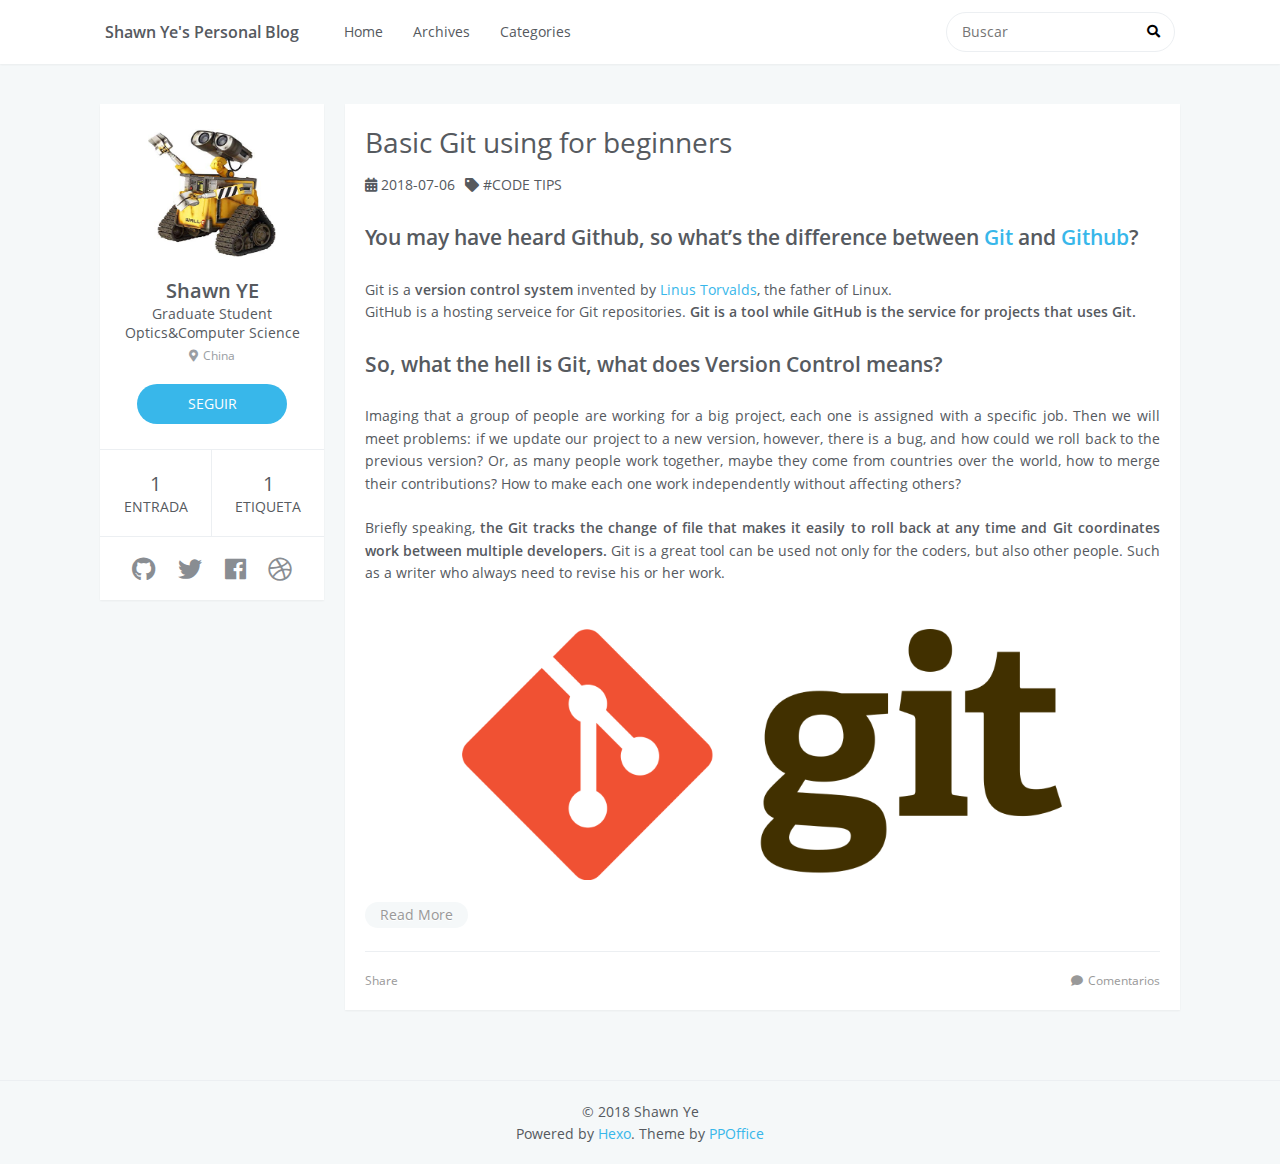
==== commit 56c833d1: "add github link for CT software" ====
--- a/index.html
+++ b/index.html
@@ -92,7 +92,7 @@
             <div id="search-form-wrap">
 
     <form class="search-form">
-        <input type="text" class="ins-search-input search-form-input" placeholder="Search" />
+        <input type="text" class="ins-search-input search-form-input" placeholder="Buscar" />
         <button type="submit" class="search-form-submit"></button>
     </form>
     <div class="ins-search">
@@ -111,10 +111,10 @@
 (function (window) {
     var INSIGHT_CONFIG = {
         TRANSLATION: {
-            POSTS: 'Posts',
+            POSTS: 'Entradas',
             PAGES: 'Pages',
-            CATEGORIES: 'Categories',
-            TAGS: 'Tags',
+            CATEGORIES: 'Categorias',
+            TAGS: 'Etiquetas',
             UNTITLED: '(Untitled)',
         },
         ROOT_URL: '/',
@@ -141,7 +141,7 @@
                 <td>
                     
     <div class="search-form">
-        <input type="text" class="ins-search-input search-form-input" placeholder="Search" />
+        <input type="text" class="ins-search-input search-form-input" placeholder="Buscar" />
     </div>
 
                 </td>
@@ -161,16 +161,16 @@
             <h2 id="name">Shawn YE</h2>
             <h3 id="title">Graduate Student Optics&amp;Computer Science</h3>
             <span id="location"><i class="fas fa-map-marker-alt" style="padding-right: 5px"></i>China</span>
-            <a id="follow" target="_blank" href="https://github.com/shawnye1994">FOLLOW</a>
+            <a id="follow" target="_blank" href="https://github.com/shawnye1994">SEGUIR</a>
         </div>
         <div class="article-info profile-block">
             <div class="article-info-block">
                 1
-                <span>post</span>
+                <span>Entrada</span>
             </div>
             <div class="article-info-block">
                 1
-                <span>tag</span>
+                <span>Etiqueta</span>
             </div>
         </div>
         
@@ -326,7 +326,7 @@
 
             
     
-        <a href="https://shawnye1994.github.io/2018/07/06/basic-git-using-for-beginners/#comments" class="article-comment-link disqus-comment-count" data-disqus-url="https://shawnye1994.github.io/2018/07/06/basic-git-using-for-beginners/">Comments</a>
+        <a href="https://shawnye1994.github.io/2018/07/06/basic-git-using-for-beginners/#comments" class="article-comment-link disqus-comment-count" data-disqus-url="https://shawnye1994.github.io/2018/07/06/basic-git-using-for-beginners/">Comentarios</a>
     
 
         </footer>
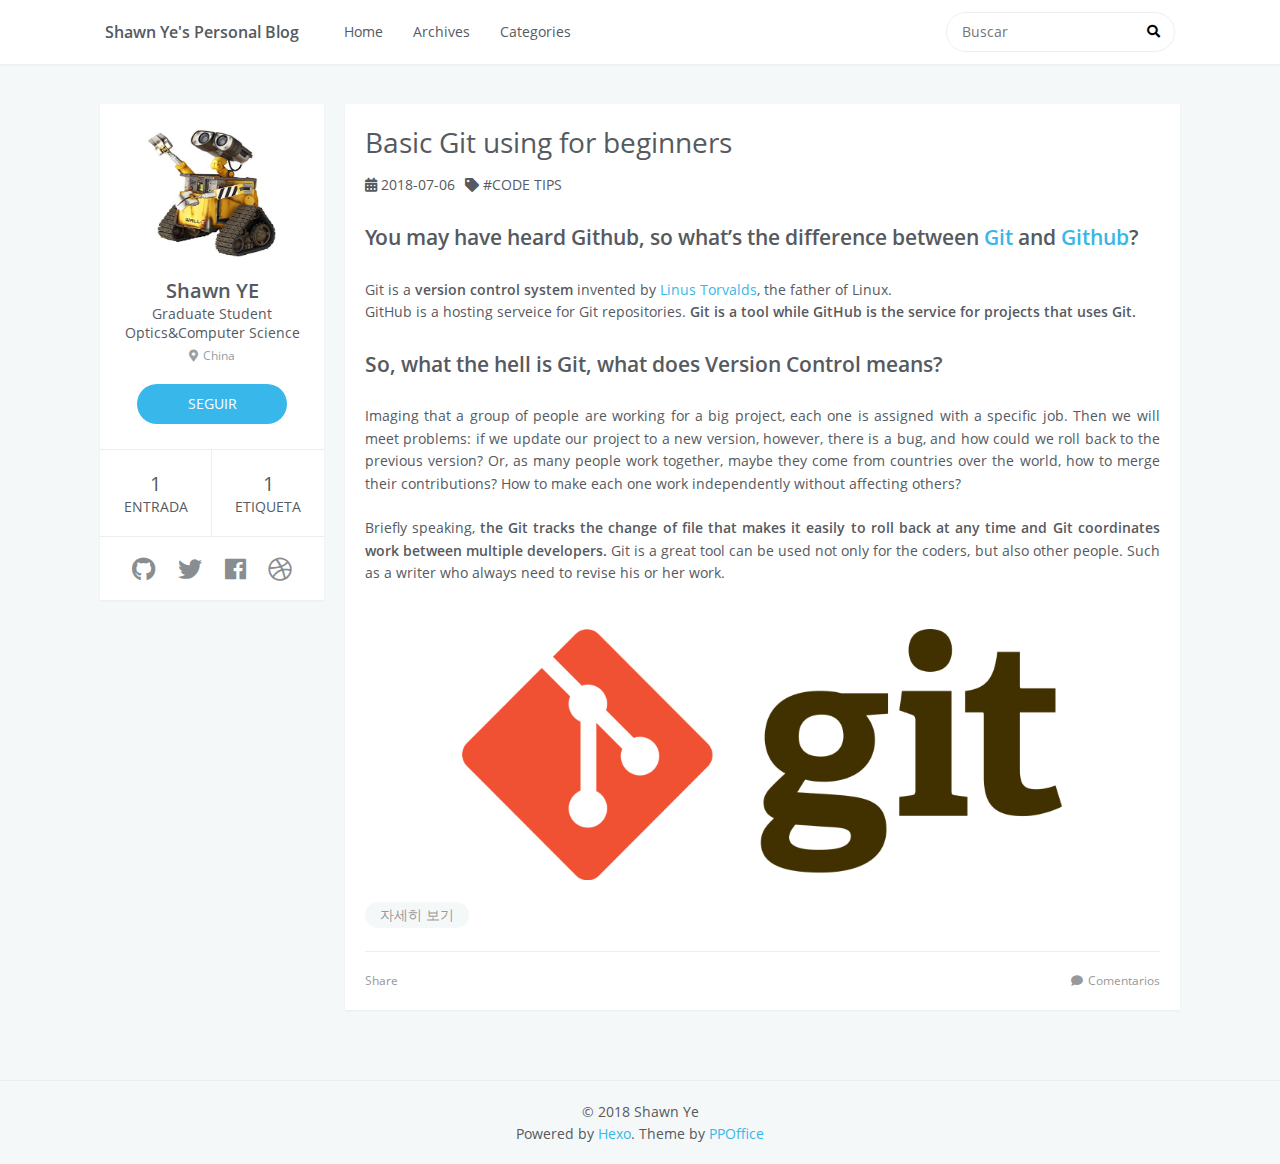
==== commit 942c7061: "change skills" ====
--- a/index.html
+++ b/index.html
@@ -260,7 +260,7 @@
 <p>Briefly speaking, <strong>the Git tracks the change of file that makes it easily to roll back at any time and Git coordinates work between multiple developers.</strong> Git is a great tool can be used not only for the coders, but also other people. Such as a writer who always need to revise his or her work.</p>
 <p><br><img style="vertical-align:middle;width:600px;height=200px;" src="/images/basic-git-using-for-beginner/git.png"></p></p>
             <p class="article-more-link">
-                <a href="/2018/07/06/basic-git-using-for-beginners/#more">Read More</a>
+                <a href="/2018/07/06/basic-git-using-for-beginners/#more">자세히 보기</a>
             </p>
         
         </div>
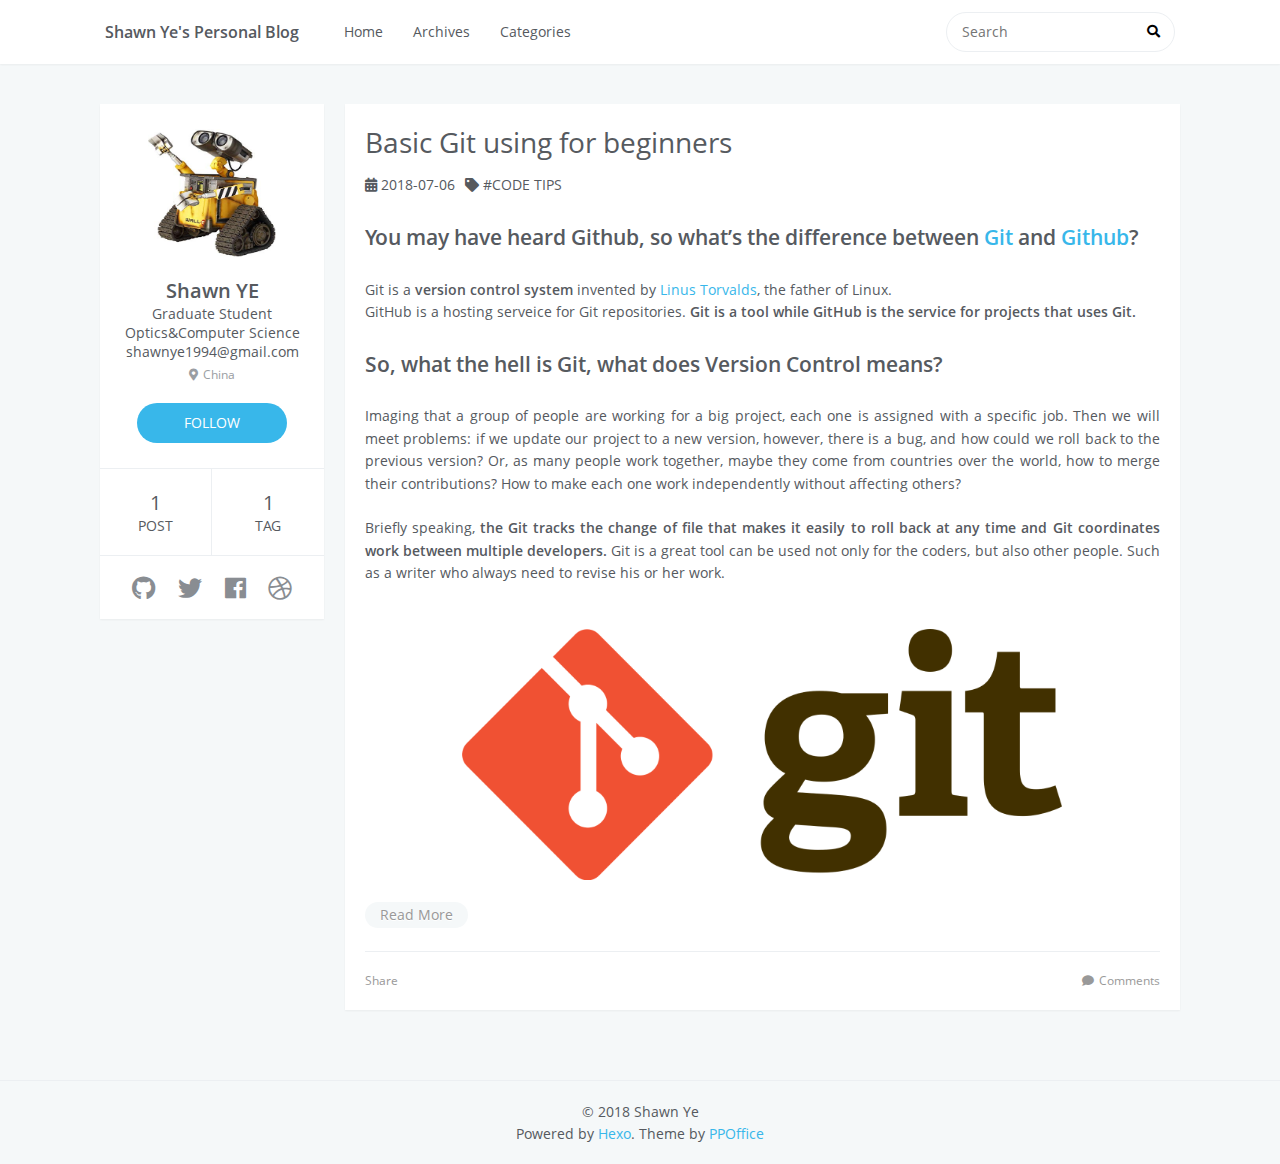
==== commit 235871b7: "update Email" ====
--- a/index.html
+++ b/index.html
@@ -1,5 +1,5 @@
 <!DOCTYPE html>
-<html>
+<html lang=en>
 <head>
     <meta charset="utf-8">
     
@@ -12,7 +12,7 @@
 <meta property="og:url" content="https://shawnye1994.github.io/index.html">
 <meta property="og:site_name" content="Shawn Ye&#39;s Personal Blog">
 <meta property="og:description" content="Shawn Ye&apos;s personal blog">
-<meta property="og:locale" content="default">
+<meta property="og:locale" content="en">
 <meta name="twitter:card" content="summary">
 <meta name="twitter:title" content="Shawn Ye&#39;s Personal Blog">
 <meta name="twitter:description" content="Shawn Ye&apos;s personal blog">
@@ -92,7 +92,7 @@
             <div id="search-form-wrap">
 
     <form class="search-form">
-        <input type="text" class="ins-search-input search-form-input" placeholder="Buscar" />
+        <input type="text" class="ins-search-input search-form-input" placeholder="Search" />
         <button type="submit" class="search-form-submit"></button>
     </form>
     <div class="ins-search">
@@ -111,10 +111,10 @@
 (function (window) {
     var INSIGHT_CONFIG = {
         TRANSLATION: {
-            POSTS: 'Entradas',
+            POSTS: 'Posts',
             PAGES: 'Pages',
-            CATEGORIES: 'Categorias',
-            TAGS: 'Etiquetas',
+            CATEGORIES: 'Categories',
+            TAGS: 'Tags',
             UNTITLED: '(Untitled)',
         },
         ROOT_URL: '/',
@@ -141,7 +141,7 @@
                 <td>
                     
     <div class="search-form">
-        <input type="text" class="ins-search-input search-form-input" placeholder="Buscar" />
+        <input type="text" class="ins-search-input search-form-input" placeholder="Search" />
     </div>
 
                 </td>
@@ -159,18 +159,18 @@
         <div class="base-info profile-block">
             <img id="avatar" src="/css/images/wallE.jpg" />
             <h2 id="name">Shawn YE</h2>
-            <h3 id="title">Graduate Student Optics&amp;Computer Science</h3>
+            <h3 id="title">Graduate Student Optics&amp;Computer Science shawnye1994@gmail.com</h3>
             <span id="location"><i class="fas fa-map-marker-alt" style="padding-right: 5px"></i>China</span>
-            <a id="follow" target="_blank" href="https://github.com/shawnye1994">SEGUIR</a>
+            <a id="follow" target="_blank" href="https://github.com/shawnye1994">FOLLOW</a>
         </div>
         <div class="article-info profile-block">
             <div class="article-info-block">
                 1
-                <span>Entrada</span>
+                <span>post</span>
             </div>
             <div class="article-info-block">
                 1
-                <span>Etiqueta</span>
+                <span>tag</span>
             </div>
         </div>
         
@@ -260,7 +260,7 @@
 <p>Briefly speaking, <strong>the Git tracks the change of file that makes it easily to roll back at any time and Git coordinates work between multiple developers.</strong> Git is a great tool can be used not only for the coders, but also other people. Such as a writer who always need to revise his or her work.</p>
 <p><br><img style="vertical-align:middle;width:600px;height=200px;" src="/images/basic-git-using-for-beginner/git.png"></p></p>
             <p class="article-more-link">
-                <a href="/2018/07/06/basic-git-using-for-beginners/#more">자세히 보기</a>
+                <a href="/2018/07/06/basic-git-using-for-beginners/#more">Read More</a>
             </p>
         
         </div>
@@ -326,7 +326,7 @@
 
             
     
-        <a href="https://shawnye1994.github.io/2018/07/06/basic-git-using-for-beginners/#comments" class="article-comment-link disqus-comment-count" data-disqus-url="https://shawnye1994.github.io/2018/07/06/basic-git-using-for-beginners/">Comentarios</a>
+        <a href="https://shawnye1994.github.io/2018/07/06/basic-git-using-for-beginners/#comments" class="article-comment-link disqus-comment-count" data-disqus-url="https://shawnye1994.github.io/2018/07/06/basic-git-using-for-beginners/">Comments</a>
     
 
         </footer>
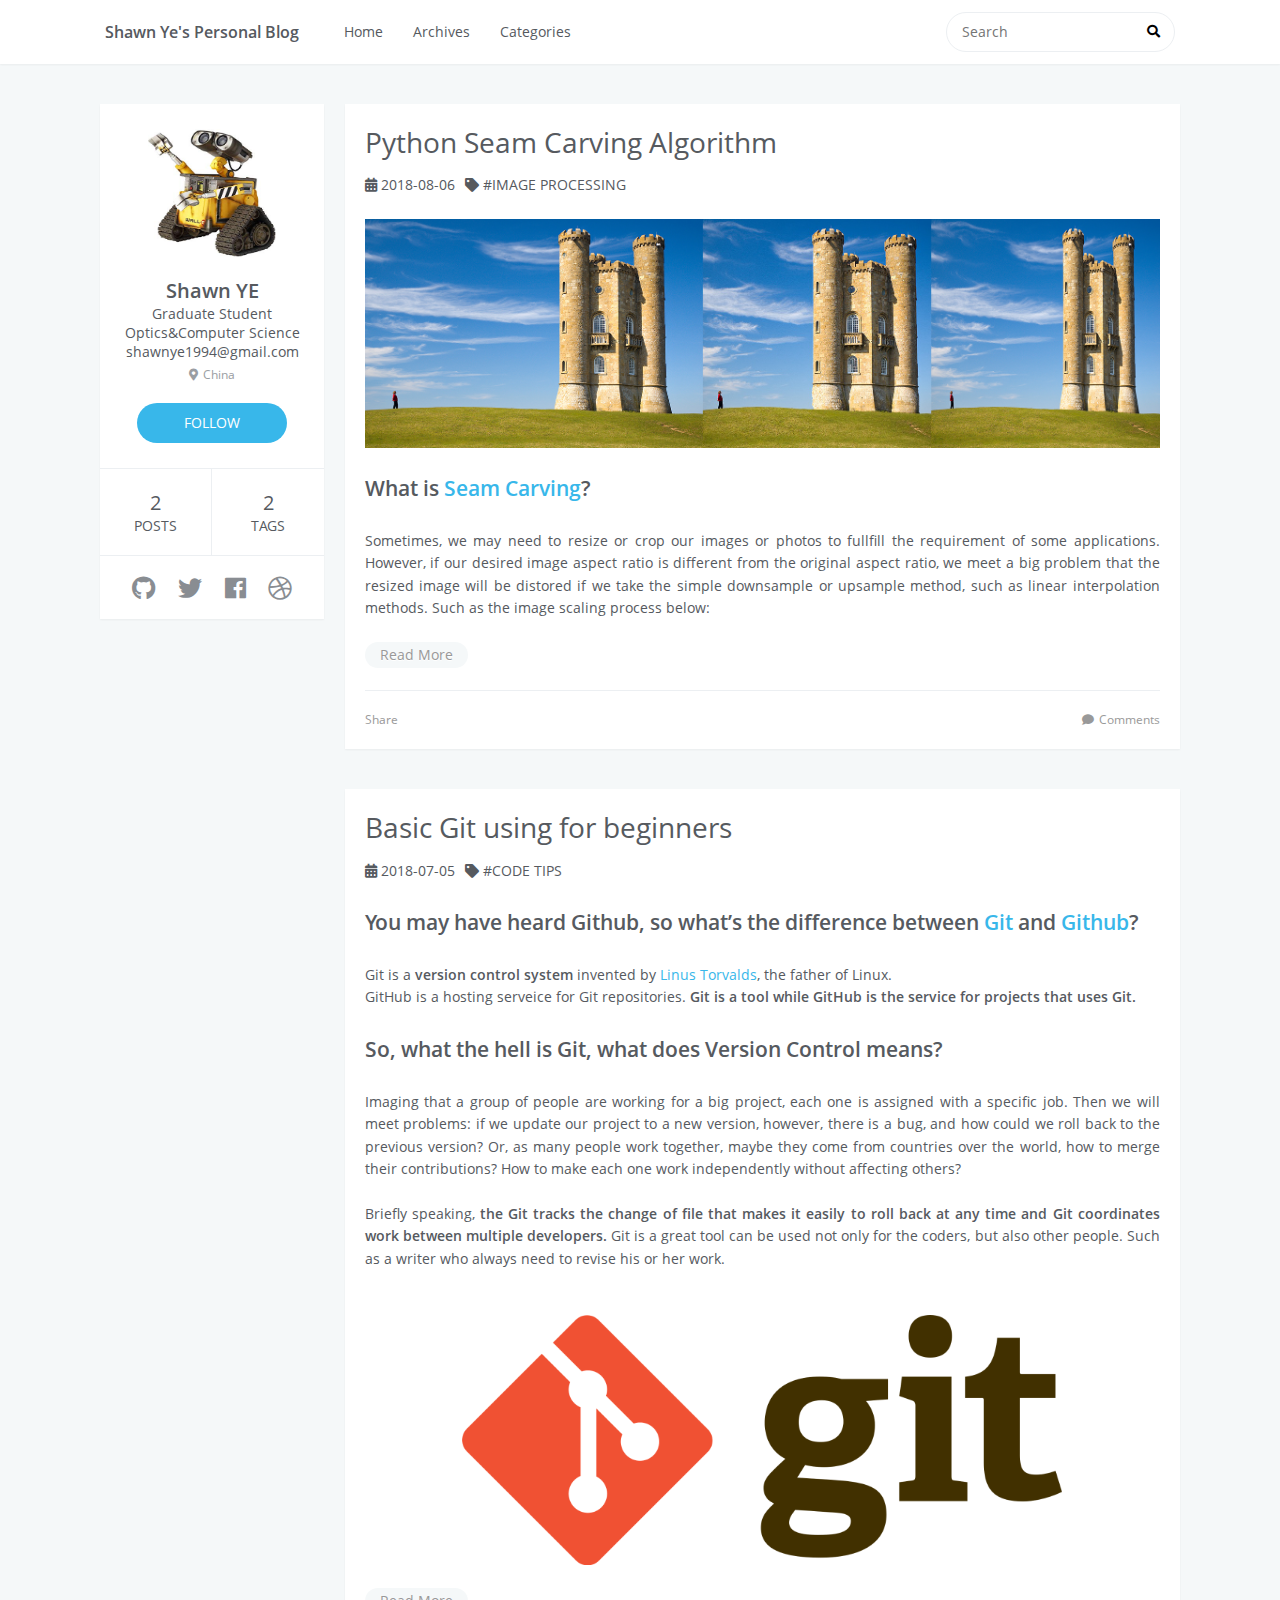
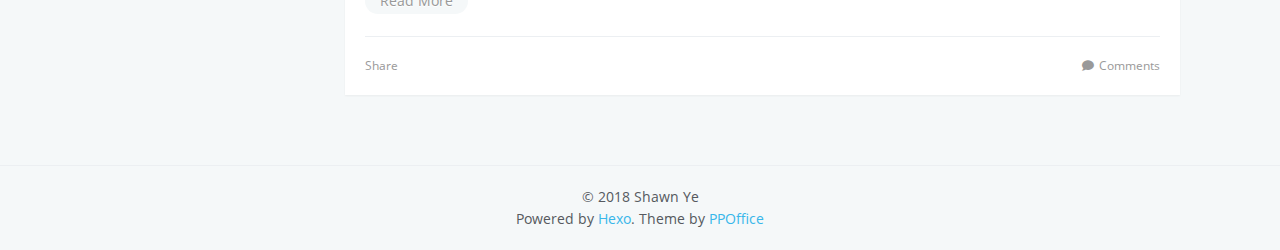
==== commit 4390304d: "publish post seam carving" ====
--- a/index.html
+++ b/index.html
@@ -165,12 +165,12 @@
         </div>
         <div class="article-info profile-block">
             <div class="article-info-block">
-                1
-                <span>post</span>
+                2
+                <span>posts</span>
             </div>
             <div class="article-info-block">
-                1
-                <span>tag</span>
+                2
+                <span>tags</span>
             </div>
         </div>
         
@@ -218,7 +218,7 @@
 
             
             <section id="main">
-    <article id="post-basic-git-using-for-beginners" class="article article-type-post" itemscope itemprop="blogPost">
+    <article id="post-Seam-Carving" class="article article-type-post" itemscope itemprop="blogPost">
     <div class="article-inner">
         
         
@@ -226,7 +226,7 @@
                 
     
         <h1 itemprop="name">
-            <a class="article-title" href="/2018/07/06/basic-git-using-for-beginners/">Basic Git using for beginners</a>
+            <a class="article-title" href="/2018/08/06/Seam-Carving/">Python Seam Carving Algorithm</a>
         </h1>
     
 
@@ -235,8 +235,8 @@
                         
     <div class="article-date">
         <i class="fas fa-calendar-alt"></i>
-        <a href="/2018/07/06/basic-git-using-for-beginners/">
-            <time datetime="2018-07-05T22:40:12.000Z" itemprop="datePublished">2018-07-06</time>
+        <a href="/2018/08/06/Seam-Carving/">
+            <time datetime="2018-08-06T09:29:56.000Z" itemprop="datePublished">2018-08-06</time>
         </a>
     </div>
 
@@ -245,7 +245,7 @@
                         
     <div class="article-tag">
         <i class="fas fa-tag"></i>
-        <a class="tag-link" href="/tags/Code-tips/">Code tips</a>
+        <a class="tag-link" href="/tags/Image-Processing/">Image Processing</a>
     </div>
 
                     </div>
@@ -255,12 +255,10 @@
         
         <div class="article-entry" itemprop="articleBody">
         
-            <p><h2 id="You-may-have-heard-Github-so-what’s-the-difference-between-Git-and-Github"><a href="#You-may-have-heard-Github-so-what’s-the-difference-between-Git-and-Github" class="headerlink" title="You may have heard Github, so what’s the difference between Git and Github?"></a>You may have heard Github, so what’s the difference between <a href="https://en.wikipedia.org/wiki/Git" target="_blank" rel="noopener">Git</a> and <a href="https://en.wikipedia.org/wiki/GitHub" target="_blank" rel="noopener">Github</a>?</h2><p>Git is a <strong>version control system</strong> invented by <a href="https://en.wikipedia.org/wiki/Linus_Torvalds" target="_blank" rel="noopener">Linus Torvalds</a>, the father of Linux.<br>GitHub is a hosting serveice for Git repositories. <strong>Git is a tool while GitHub is the service for projects that uses Git.</strong></p>
-<h2 id="So-what-the-hell-is-Git-what-does-Version-Control-means"><a href="#So-what-the-hell-is-Git-what-does-Version-Control-means" class="headerlink" title="So, what the hell is Git, what does Version Control means?"></a>So, what the hell is Git, what does Version Control means?</h2><p>Imaging that a group of people are working for a big project, each one is assigned with a specific job. Then we will meet problems: if we update our project to a new version, however, there is a bug, and how could we roll back to the previous version? Or, as many people work together, maybe they come from countries over the world, how to merge their contributions? How to make each one work independently without affecting others?</p>
-<p>Briefly speaking, <strong>the Git tracks the change of file that makes it easily to roll back at any time and Git coordinates work between multiple developers.</strong> Git is a great tool can be used not only for the coders, but also other people. Such as a writer who always need to revise his or her work.</p>
-<p><br><img style="vertical-align:middle;width:600px;height=200px;" src="/images/basic-git-using-for-beginner/git.png"></p></p>
+            <p><p><img style="float:left;vertical-align:middle;width:1300px;height=300px;" src="/images/seam-carving/tower_result.png"><br><br style="clear:left"></p>
+<h2 id="What-is-Seam-Carving"><a href="#What-is-Seam-Carving" class="headerlink" title="What is Seam Carving?"></a>What is <a href="https://en.wikipedia.org/wiki/Seam_carving" target="_blank" rel="noopener">Seam Carving</a>?</h2><p>Sometimes, we may need to resize or crop our images or photos to fullfill the requirement of some applications. However, if our desired image aspect ratio is different from the original aspect ratio, we meet a big problem that the resized image will be distored if we take the simple downsample or upsample method, such as linear interpolation methods. Such as the image scaling process below:<br></p>
             <p class="article-more-link">
-                <a href="/2018/07/06/basic-git-using-for-beginners/#more">Read More</a>
+                <a href="/2018/08/06/Seam-Carving/#more">Read More</a>
             </p>
         
         </div>
@@ -326,7 +324,125 @@
 
             
     
-        <a href="https://shawnye1994.github.io/2018/07/06/basic-git-using-for-beginners/#comments" class="article-comment-link disqus-comment-count" data-disqus-url="https://shawnye1994.github.io/2018/07/06/basic-git-using-for-beginners/">Comments</a>
+        <a href="https://shawnye1994.github.io/2018/08/06/Seam-Carving/#comments" class="article-comment-link disqus-comment-count" data-disqus-url="https://shawnye1994.github.io/2018/08/06/Seam-Carving/">Comments</a>
+    
+
+        </footer>
+    </div>
+    
+</article>
+
+
+
+    <article id="post-basic-git-using-for-beginners" class="article article-type-post" itemscope itemprop="blogPost">
+    <div class="article-inner">
+        
+        
+            <header class="article-header">
+                
+    
+        <h1 itemprop="name">
+            <a class="article-title" href="/2018/07/05/basic-git-using-for-beginners/">Basic Git using for beginners</a>
+        </h1>
+    
+
+                
+                    <div class="article-meta">
+                        
+    <div class="article-date">
+        <i class="fas fa-calendar-alt"></i>
+        <a href="/2018/07/05/basic-git-using-for-beginners/">
+            <time datetime="2018-07-04T22:40:12.000Z" itemprop="datePublished">2018-07-05</time>
+        </a>
+    </div>
+
+
+                        
+                        
+    <div class="article-tag">
+        <i class="fas fa-tag"></i>
+        <a class="tag-link" href="/tags/Code-tips/">Code tips</a>
+    </div>
+
+                    </div>
+                
+            </header>
+        
+        
+        <div class="article-entry" itemprop="articleBody">
+        
+            <p><h2 id="You-may-have-heard-Github-so-what’s-the-difference-between-Git-and-Github"><a href="#You-may-have-heard-Github-so-what’s-the-difference-between-Git-and-Github" class="headerlink" title="You may have heard Github, so what’s the difference between Git and Github?"></a>You may have heard Github, so what’s the difference between <a href="https://en.wikipedia.org/wiki/Git" target="_blank" rel="noopener">Git</a> and <a href="https://en.wikipedia.org/wiki/GitHub" target="_blank" rel="noopener">Github</a>?</h2><p>Git is a <strong>version control system</strong> invented by <a href="https://en.wikipedia.org/wiki/Linus_Torvalds" target="_blank" rel="noopener">Linus Torvalds</a>, the father of Linux.<br>GitHub is a hosting serveice for Git repositories. <strong>Git is a tool while GitHub is the service for projects that uses Git.</strong></p>
+<h2 id="So-what-the-hell-is-Git-what-does-Version-Control-means"><a href="#So-what-the-hell-is-Git-what-does-Version-Control-means" class="headerlink" title="So, what the hell is Git, what does Version Control means?"></a>So, what the hell is Git, what does Version Control means?</h2><p>Imaging that a group of people are working for a big project, each one is assigned with a specific job. Then we will meet problems: if we update our project to a new version, however, there is a bug, and how could we roll back to the previous version? Or, as many people work together, maybe they come from countries over the world, how to merge their contributions? How to make each one work independently without affecting others?</p>
+<p>Briefly speaking, <strong>the Git tracks the change of file that makes it easily to roll back at any time and Git coordinates work between multiple developers.</strong> Git is a great tool can be used not only for the coders, but also other people. Such as a writer who always need to revise his or her work.</p>
+<p><br><img style="vertical-align:middle;width:600px;height=200px;" src="/images/basic-git-using-for-beginner/git.png"></p></p>
+            <p class="article-more-link">
+                <a href="/2018/07/05/basic-git-using-for-beginners/#more">Read More</a>
+            </p>
+        
+        </div>
+        <footer class="article-footer">
+            <div class="share-container">
+
+
+
+    <div class="a2a_kit a2a_default_style">
+    <a class="a2a_dd" href="https://www.addtoany.com/share">Share</a>
+    <span class="a2a_divider"></span>
+    <a class="a2a_button_facebook"></a>
+    <a class="a2a_button_twitter"></a>
+    <a class="a2a_button_google_plus"></a>
+    <a class="a2a_button_pinterest"></a>
+    <a class="a2a_button_tumblr"></a>
+</div>
+<script type="text/javascript" src="//static.addtoany.com/menu/page.js"></script>
+<style>
+    .a2a_menu {
+        border-radius: 4px;
+    }
+    .a2a_menu a {
+        margin: 2px 0;
+        font-size: 14px;
+        line-height: 16px;
+        border-radius: 4px;
+        color: inherit !important;
+        font-family: 'Microsoft Yahei';
+    }
+    #a2apage_dropdown {
+        margin: 10px 0;
+    }
+    .a2a_mini_services {
+        padding: 10px;
+    }
+    a.a2a_i,
+    i.a2a_i {
+        width: 122px;
+        line-height: 16px;
+    }
+    a.a2a_i .a2a_svg,
+    a.a2a_more .a2a_svg {
+        width: 16px;
+        height: 16px;
+        line-height: 16px;
+        vertical-align: top;
+        background-size: 16px;
+    }
+    a.a2a_i {
+        border: none !important;
+    }
+    a.a2a_menu_show_more_less {
+        margin: 0;
+        padding: 10px 0;
+        line-height: 16px;
+    }
+    .a2a_mini_services:after{content:".";display:block;height:0;clear:both;visibility:hidden}
+    .a2a_mini_services{*+height:1%;}
+</style>
+
+</div>
+
+            
+    
+        <a href="https://shawnye1994.github.io/2018/07/05/basic-git-using-for-beginners/#comments" class="article-comment-link disqus-comment-count" data-disqus-url="https://shawnye1994.github.io/2018/07/05/basic-git-using-for-beginners/">Comments</a>
     
 
         </footer>
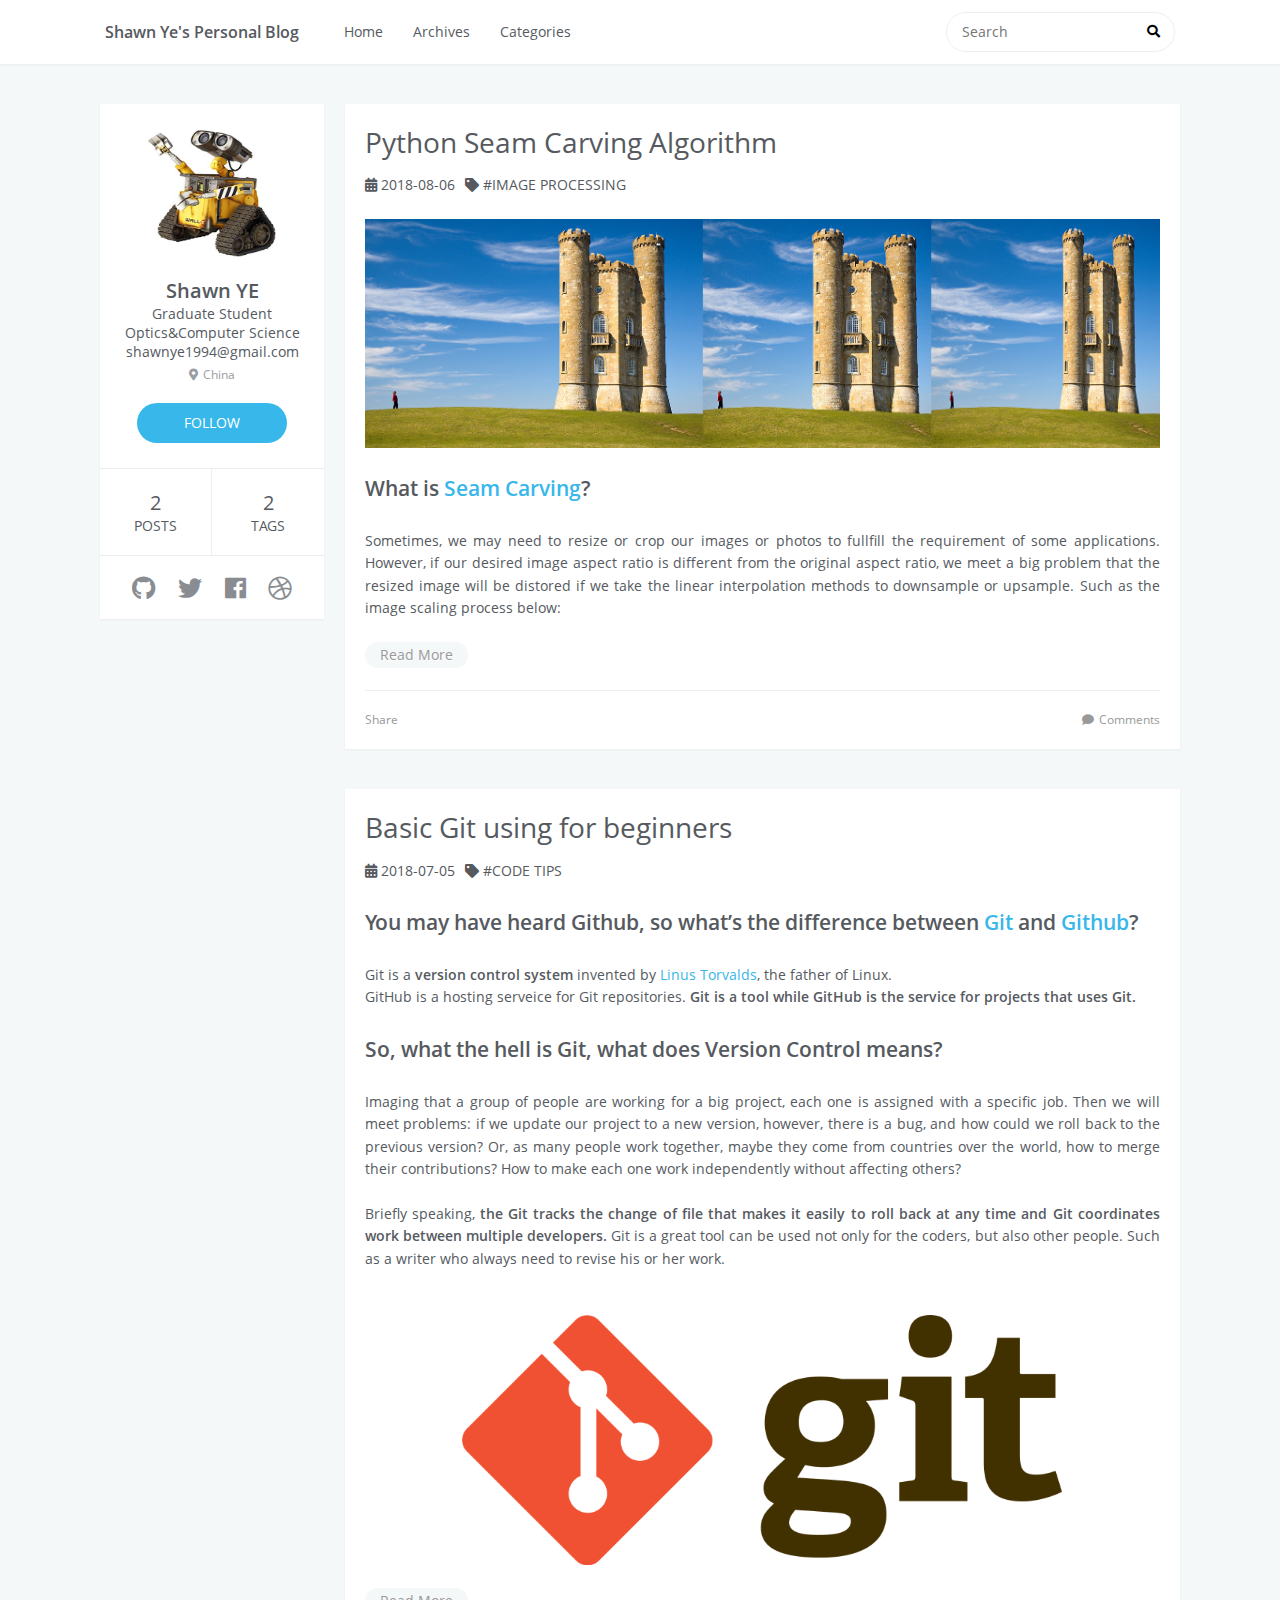
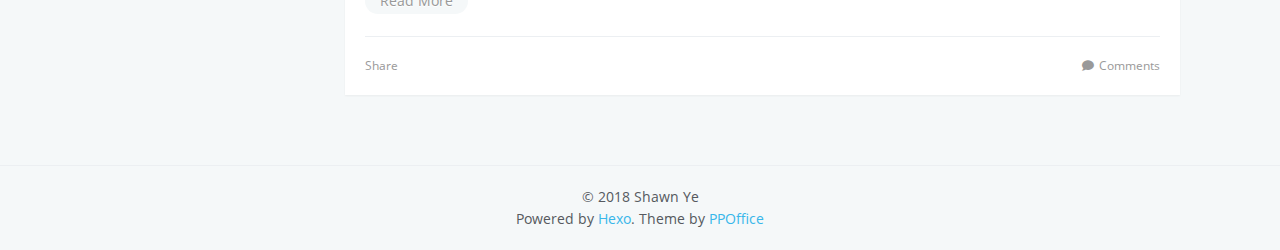
==== commit acbba9df: "some correction of seam-carving post" ====
--- a/index.html
+++ b/index.html
@@ -256,7 +256,7 @@
         <div class="article-entry" itemprop="articleBody">
         
             <p><p><img style="float:left;vertical-align:middle;width:1300px;height=300px;" src="/images/seam-carving/tower_result.png"><br><br style="clear:left"></p>
-<h2 id="What-is-Seam-Carving"><a href="#What-is-Seam-Carving" class="headerlink" title="What is Seam Carving?"></a>What is <a href="https://en.wikipedia.org/wiki/Seam_carving" target="_blank" rel="noopener">Seam Carving</a>?</h2><p>Sometimes, we may need to resize or crop our images or photos to fullfill the requirement of some applications. However, if our desired image aspect ratio is different from the original aspect ratio, we meet a big problem that the resized image will be distored if we take the simple downsample or upsample method, such as linear interpolation methods. Such as the image scaling process below:<br></p>
+<h2 id="What-is-Seam-Carving"><a href="#What-is-Seam-Carving" class="headerlink" title="What is Seam Carving?"></a>What is <a href="https://en.wikipedia.org/wiki/Seam_carving" target="_blank" rel="noopener">Seam Carving</a>?</h2><p>Sometimes, we may need to resize or crop our images or photos to fullfill the requirement of some applications. However, if our desired image aspect ratio is different from the original aspect ratio, we meet a big problem that the resized image will be distored if we take the linear interpolation methods to downsample or upsample. Such as the image scaling process below:<br></p>
             <p class="article-more-link">
                 <a href="/2018/08/06/Seam-Carving/#more">Read More</a>
             </p>
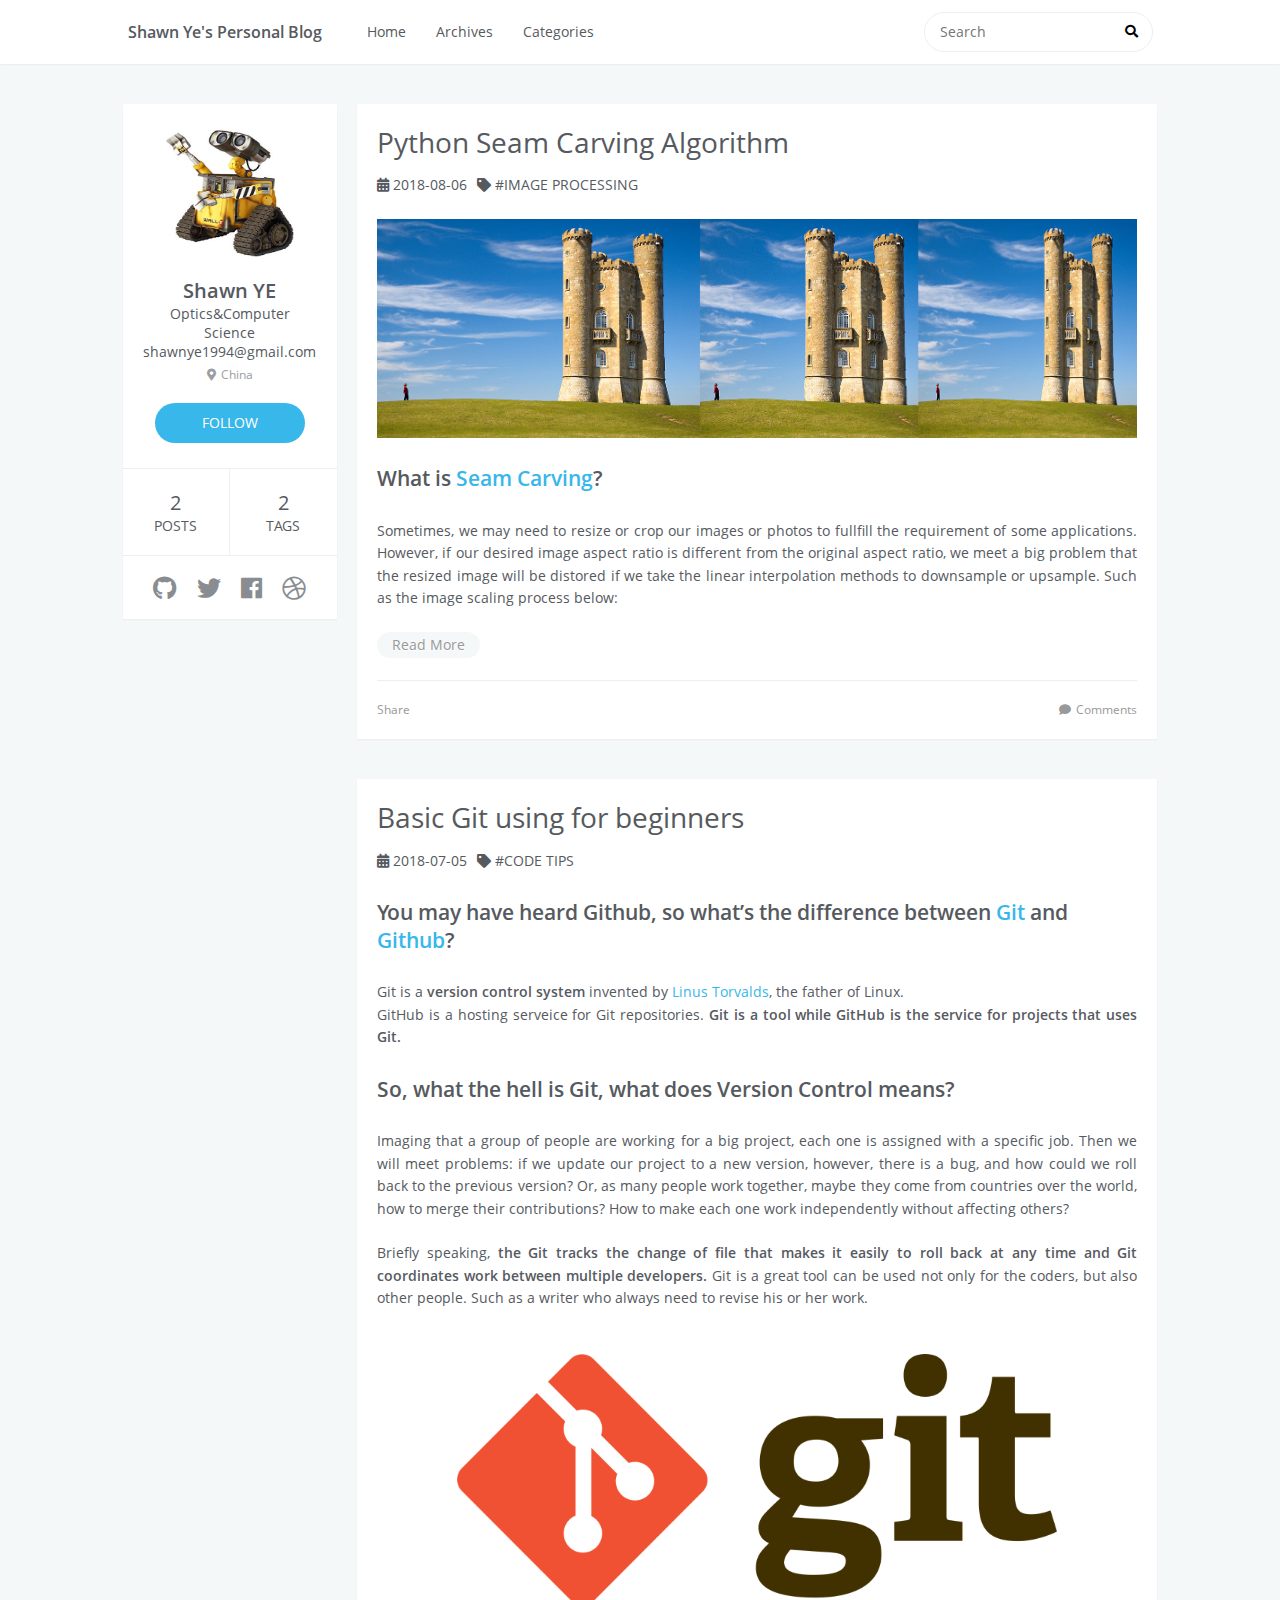
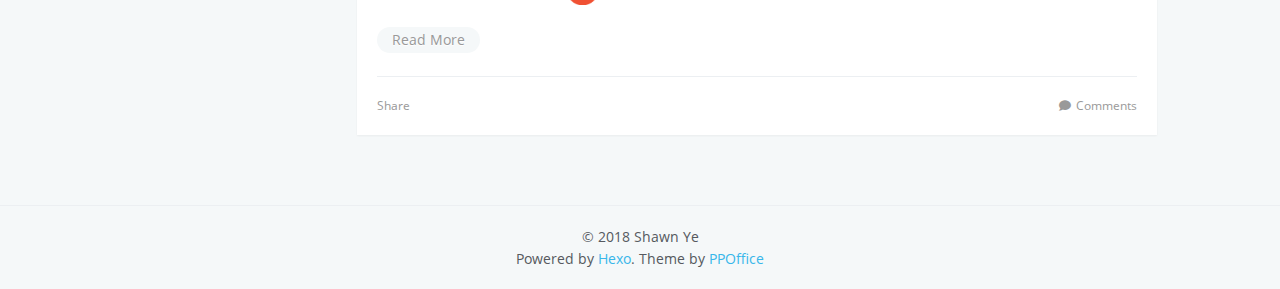
==== commit b436eab9: "update CV" ====
--- a/index.html
+++ b/index.html
@@ -159,7 +159,7 @@
         <div class="base-info profile-block">
             <img id="avatar" src="/css/images/wallE.jpg" />
             <h2 id="name">Shawn YE</h2>
-            <h3 id="title">Graduate Student Optics&amp;Computer Science shawnye1994@gmail.com</h3>
+            <h3 id="title">Optics&amp;Computer Science shawnye1994@gmail.com</h3>
             <span id="location"><i class="fas fa-map-marker-alt" style="padding-right: 5px"></i>China</span>
             <a id="follow" target="_blank" href="https://github.com/shawnye1994">FOLLOW</a>
         </div>
--- a/css/style.css
+++ b/css/style.css
@@ -138,7 +138,7 @@
   background-color: #f8f8f8;
 }
 .outer {
-  max-width: 1100px;
+  max-width: 1055px;
   margin: 0 auto;
   padding: 0 20px;
 }
@@ -185,8 +185,8 @@
   #main {
     display: inline;
     float: left;
-    width: 75.92592592592592%;
-    margin: 0 0.925925925925926%;
+    width: 75.84541062801932%;
+    margin: 0 0.966183574879227%;
   }
 }
 @media screen and (min-width: 800px) and (max-width: 1199px) {
@@ -640,8 +640,8 @@
 #profile {
   display: inline;
   float: left;
-  width: 20.37037037037037%;
-  margin: 0 0.925925925925926%;
+  width: 20.28985507246377%;
+  margin: 0 0.966183574879227%;
   display: none;
   margin-bottom: 40px;
 }
@@ -1699,16 +1699,16 @@
   #sidebar {
     display: inline;
     float: left;
-    width: 31.48148148148148%;
-    margin: 0 0.925925925925926%;
+    width: 31.40096618357488%;
+    margin: 0 0.966183574879227%;
   }
 }
 @media screen and (min-width: 800px) and (max-width: 1199px) {
   #sidebar {
     display: inline;
     float: left;
-    width: 42.592592592592595%;
-    margin: 0 0.925925925925926%;
+    width: 42.51207729468599%;
+    margin: 0 0.966183574879227%;
   }
 }
 .widget {
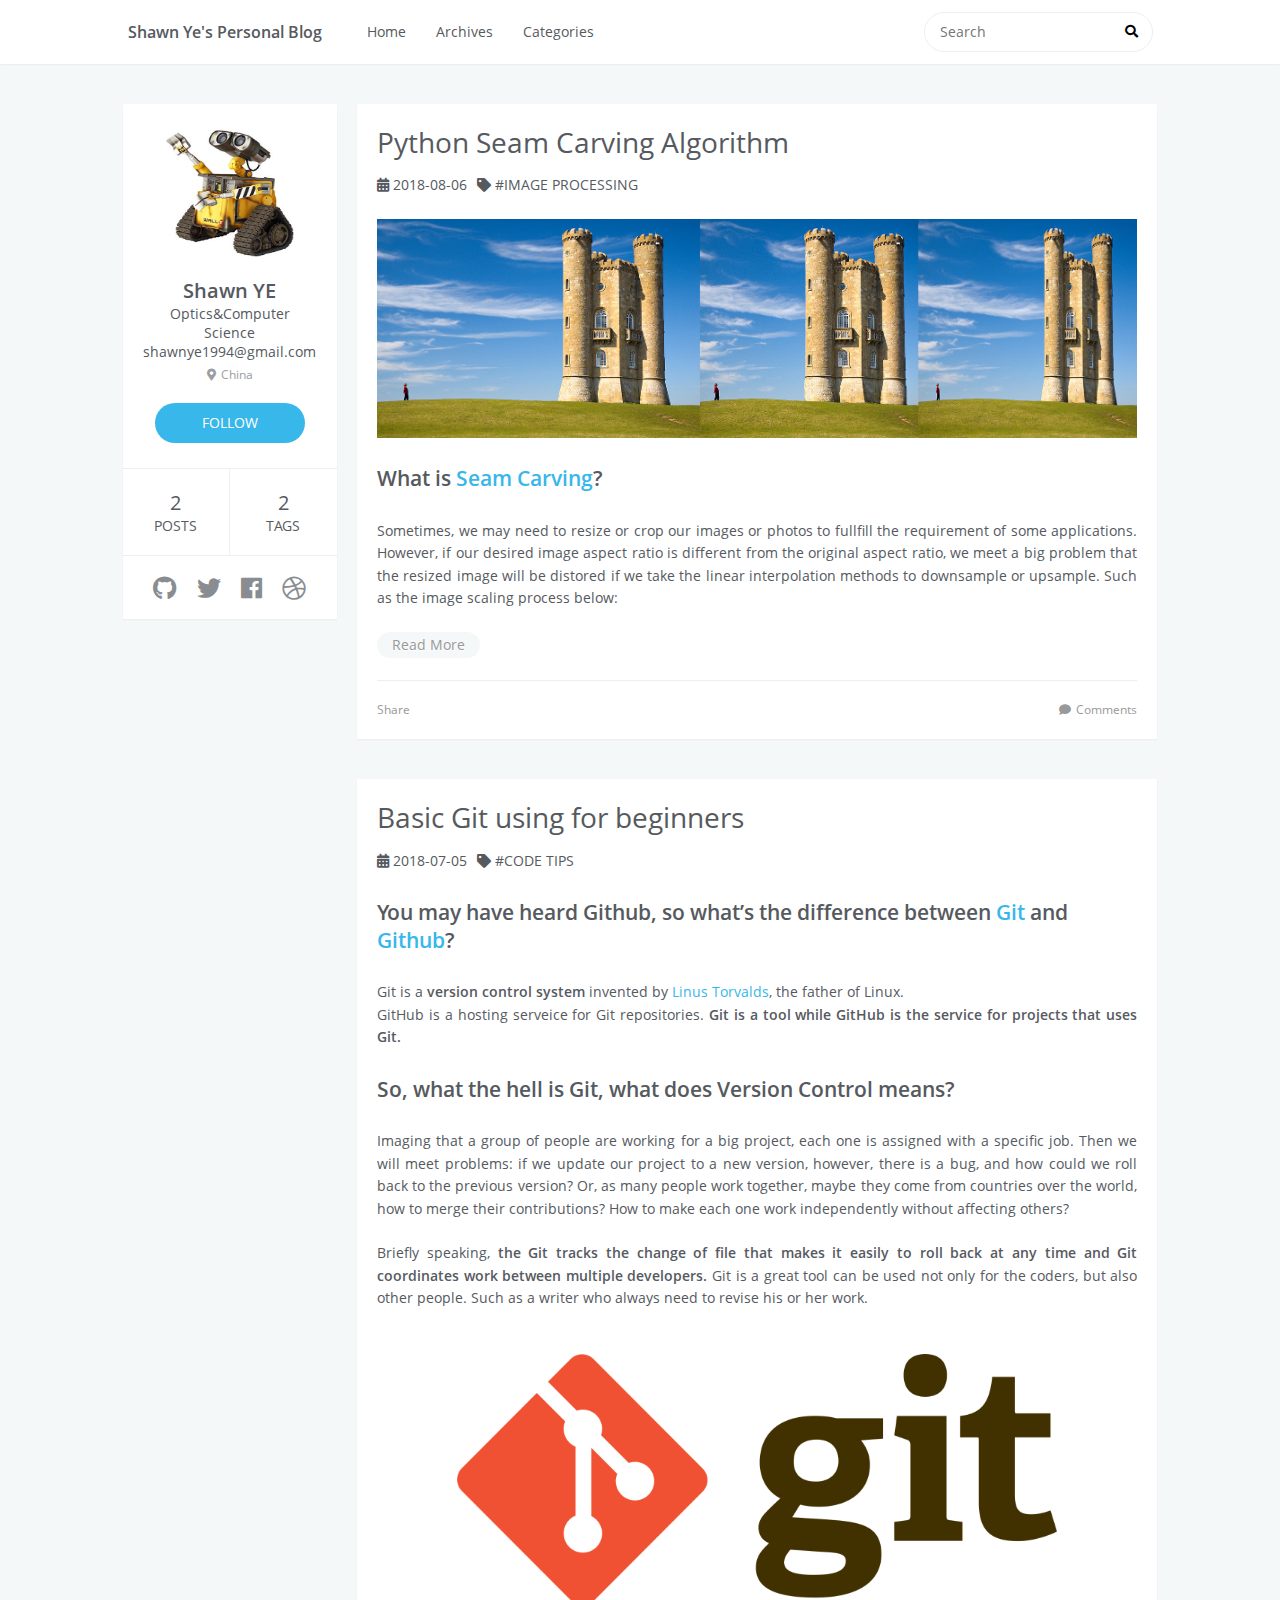
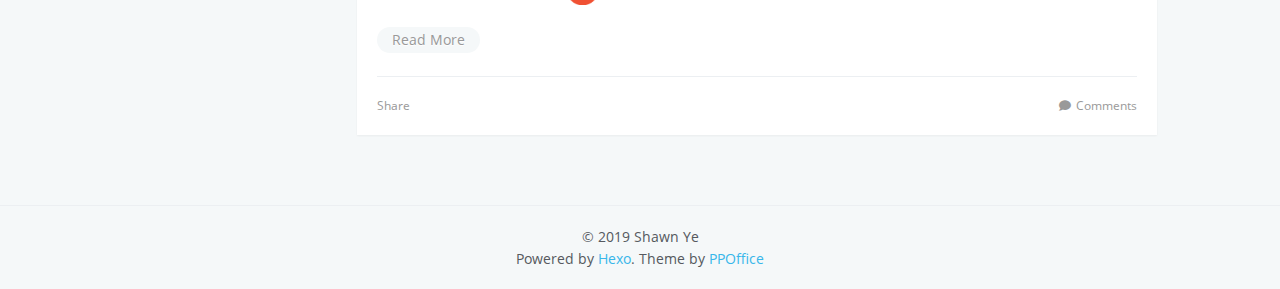
==== commit b67623a7: "update publication" ====
--- a/index.html
+++ b/index.html
@@ -457,7 +457,7 @@
         <footer id="footer">
     <div class="outer">
         <div id="footer-info" class="inner">
-            &copy; 2018 Shawn Ye<br>
+            &copy; 2019 Shawn Ye<br>
             Powered by <a href="http://hexo.io/" target="_blank">Hexo</a>. Theme by <a href="http://github.com/ppoffice">PPOffice</a>
         </div>
     </div>
